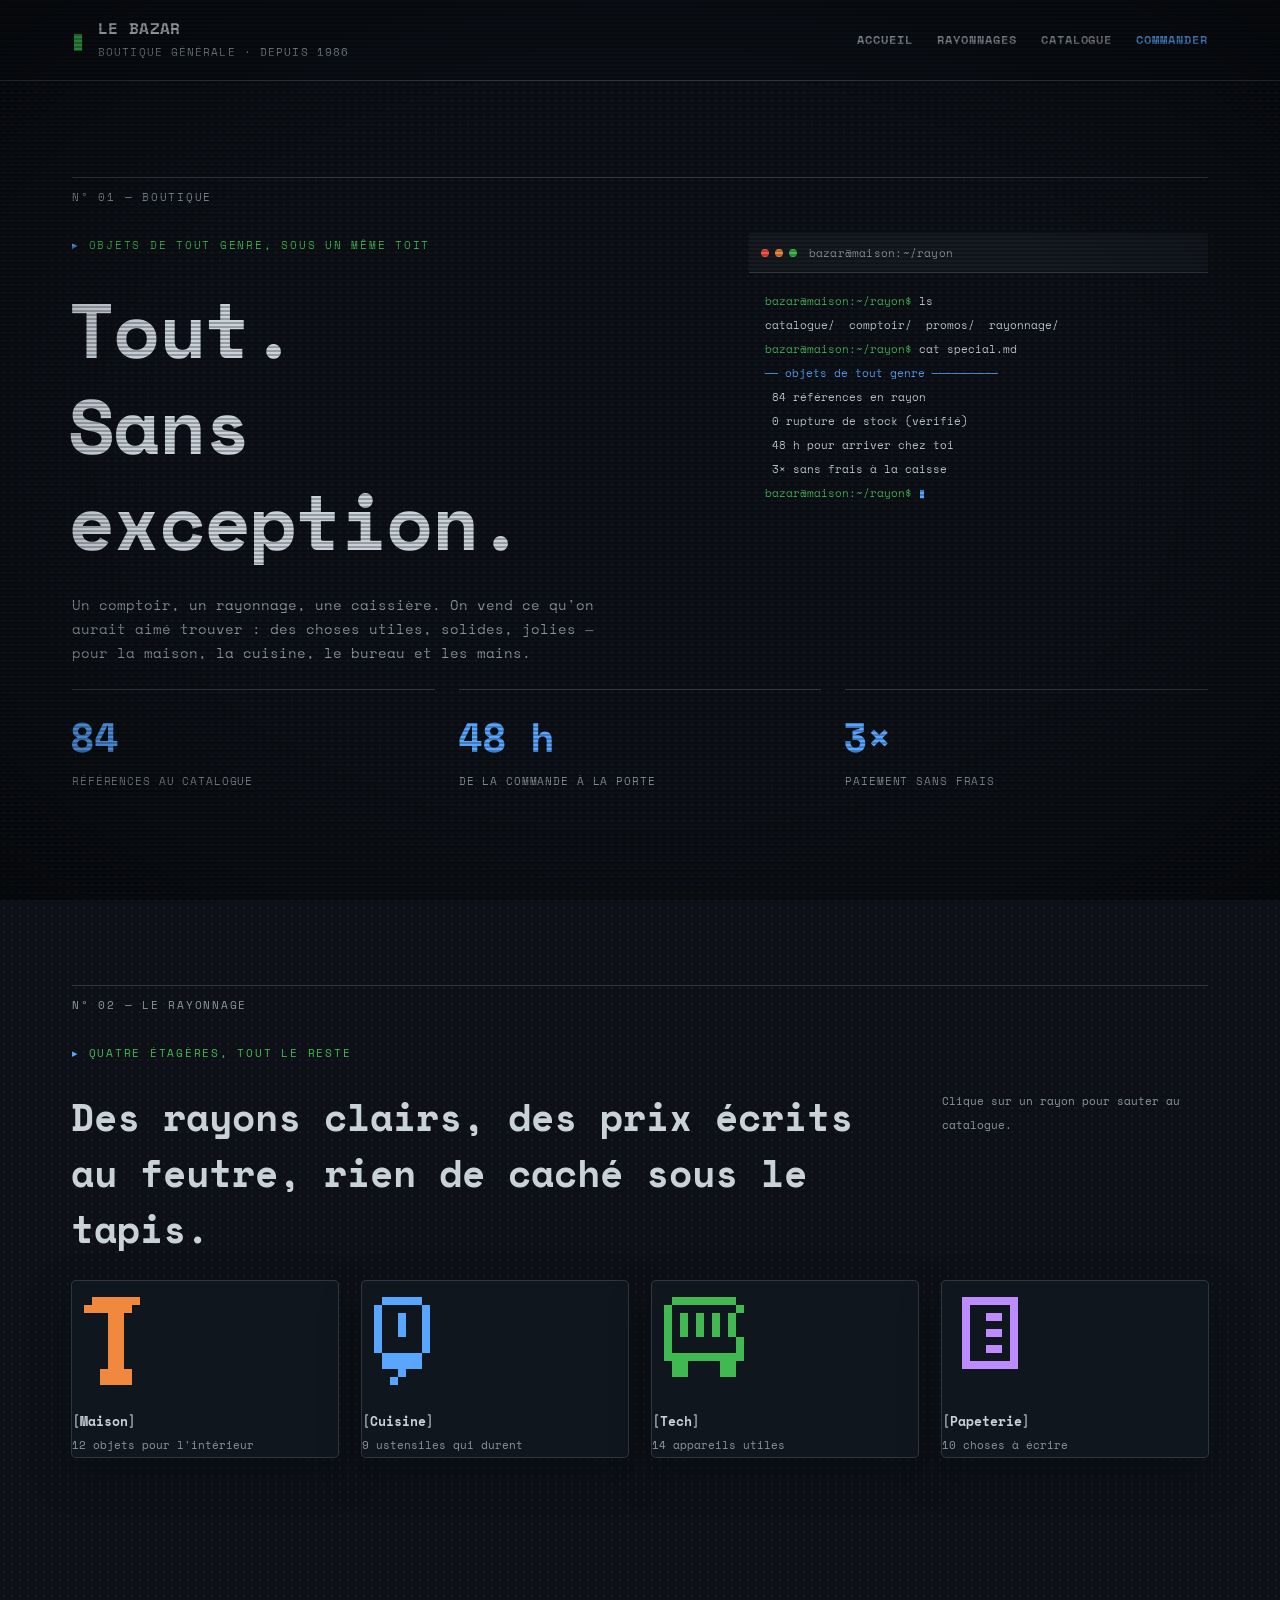
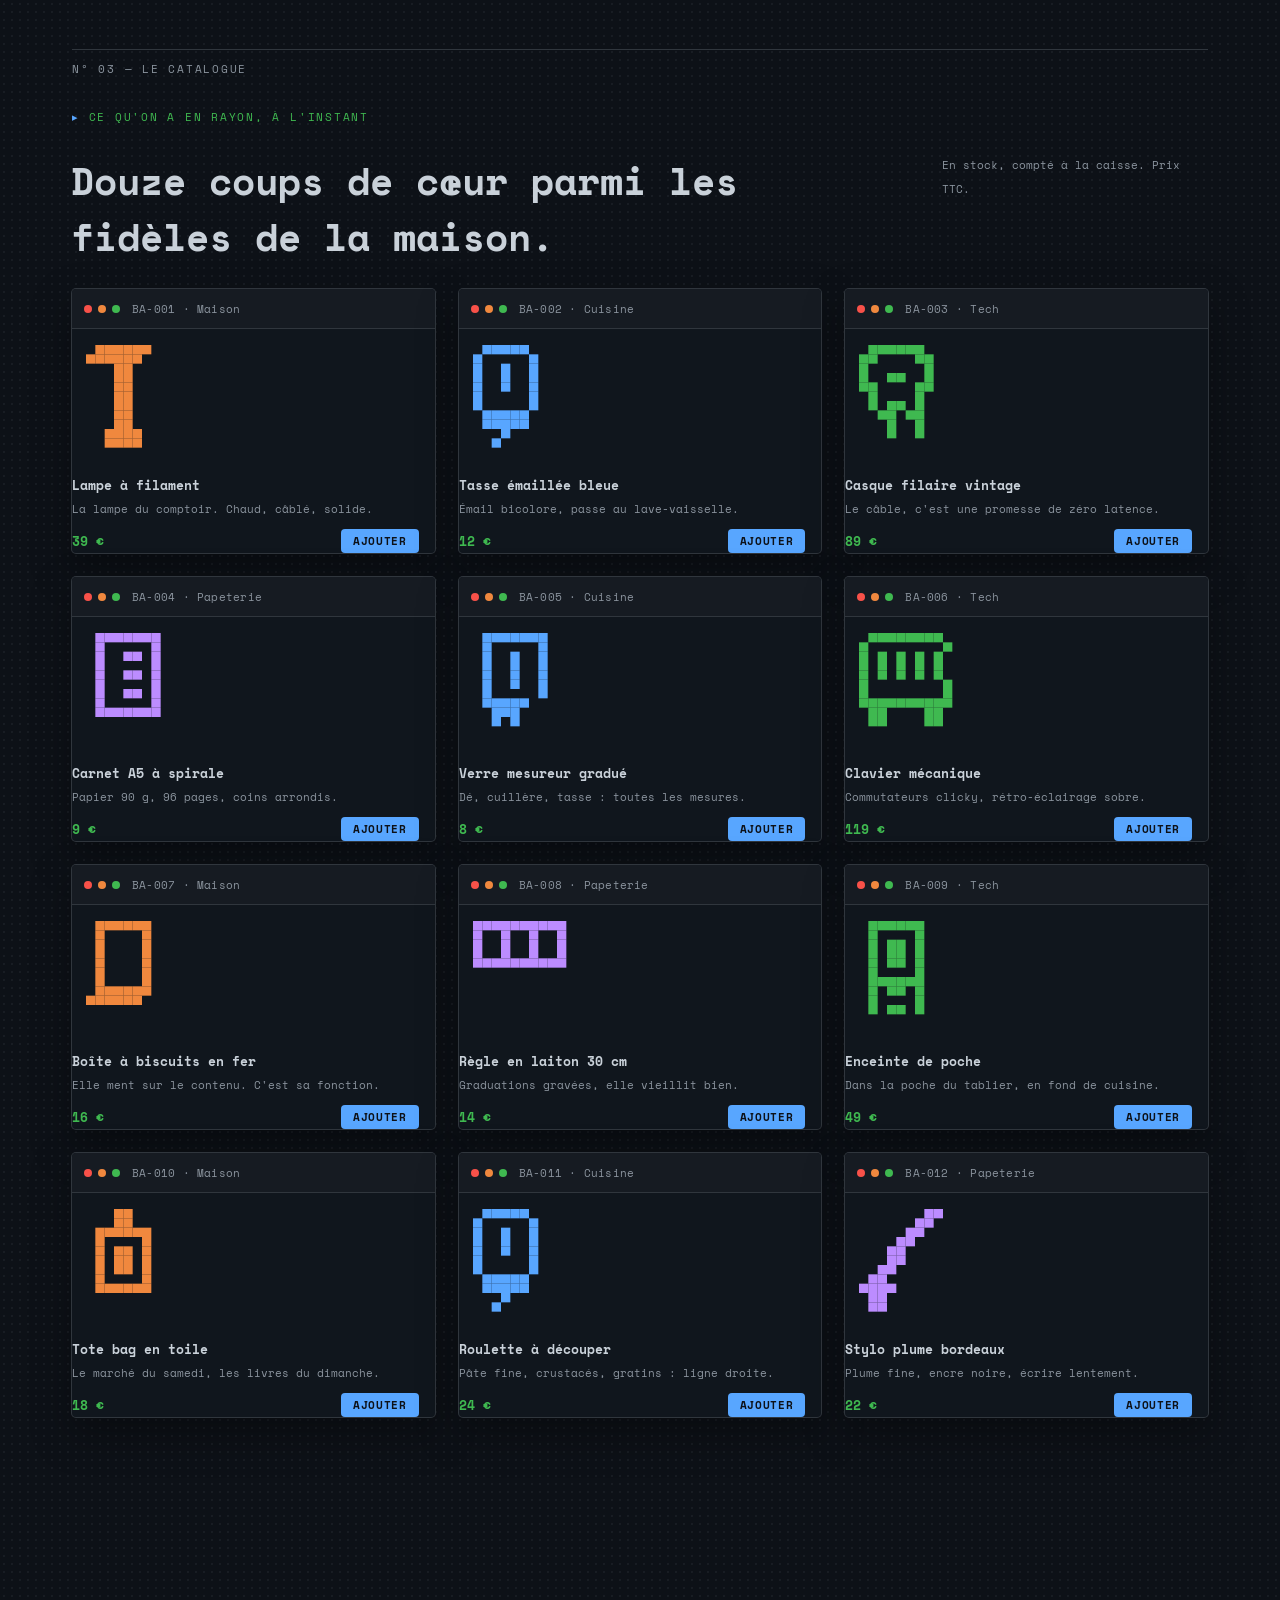
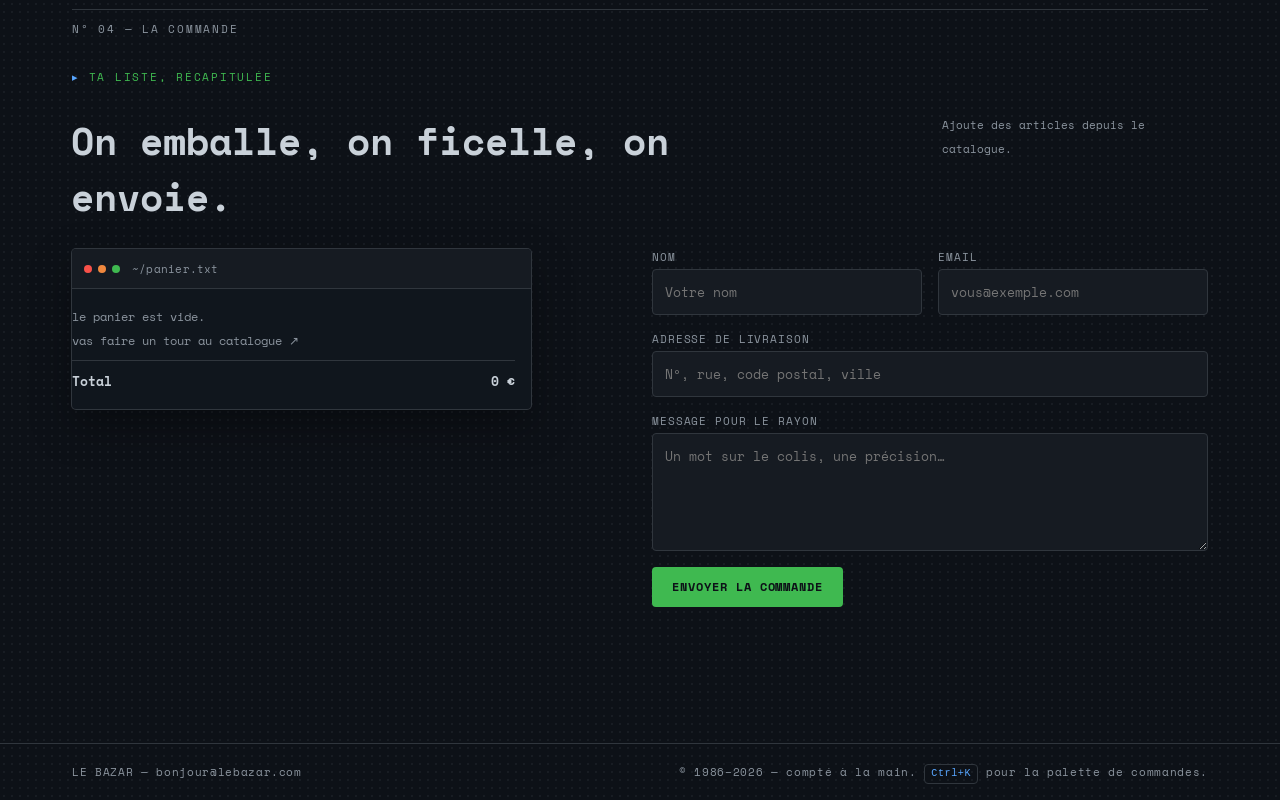
==== boutique/index.html @ dc2e89e3 "Boutique rétro-terminal LE BAZAR — grille 12 col, panier, palette Ctrl+K" ====
<!doctype html>
<html lang="fr">
<head>
  <meta charset="utf-8" />
  <meta name="viewport" content="width=device-width, initial-scale=1" />
  <title>LE BAZAR — objets de tout genre</title>
  <meta name="description" content="Le grand bazar : 84 références, des objets de tout genre, en stock, envoyés sous 48 h." />
  <link rel="stylesheet" href="styles.css" />
</head>
<body>

  <div class="crt" aria-hidden="true"></div>

  <header class="masthead-bar">
    <div class="brand">
      <span class="brand-mark mono" aria-hidden="true">▮</span>
      <p class="brand-name">LE BAZAR <span class="brand-tag mono">boutique générale · depuis 1986</span></p>
    </div>
    <nav class="topnav mono" aria-label="Navigation principale">
      <a href="#accueil">Accueil</a>
      <a href="#categories">Rayonnages</a>
      <a href="#catalogue">Catalogue</a>
      <a href="#commander" class="nav-cta">Commander <span class="cart-count" id="cartCount" aria-live="polite">0</span></a>
    </nav>
  </header>

  <main>

    <!-- ================= Nº 01 — COUVERTURE ================= -->
    <section class="spread" id="accueil">
      <div class="wrap">
        <div class="grid">
          <div class="band">
            <p class="folio mono" style="grid-column:1 / 13;">Nº 01 — Boutique</p>
          </div>
          <div class="band hero-band">
            <div class="hero-copy stack" style="grid-column:1 / 7;">
              <p class="kicker mono">Objets de tout genre, sous un même toit</p>
              <h1 class="masthead">Tout.<br />Sans exception.</h1>
              <p class="lede body">Un comptoir, un rayonnage, une caissière. On vend ce qu'on aurait aimé trouver : des choses utiles, solides, jolies — pour la maison, la cuisine, le bureau et les mains.</p>
            </div>
            <div class="terminal-frame" style="grid-column:8 / 13;">
              <div class="window-header">
                <div class="window-controls"><span class="dot close"></span><span class="dot minimize"></span><span class="dot maximize"></span></div>
                <div class="window-title mono">bazar@maison:~/rayon</div>
              </div>
              <pre class="terminal-body mono"><span class="t-prompt">bazar@maison:~/rayon$</span> ls
catalogue/  comptoir/  promos/  rayonnage/
<span class="t-prompt">bazar@maison:~/rayon$</span> cat special.md
<span class="t-cmd">── objets de tout genre ──────────</span>
 84 références en rayon
 0 rupture de stock (vérifié)
 48 h pour arriver chez toi
 3× sans frais à la caisse
<span class="t-prompt">bazar@maison:~/rayon$</span> <span class="t-caret">▮</span></pre>
            </div>
          </div>
          <div class="band stats">
            <div class="stat" style="grid-column:1 / 5;">
              <p class="stat-num mono">84</p>
              <p class="label mono">références au catalogue</p>
            </div>
            <div class="stat" style="grid-column:5 / 9;">
              <p class="stat-num mono">48 h</p>
              <p class="label mono">de la commande à la porte</p>
            </div>
            <div class="stat" style="grid-column:9 / 13;">
              <p class="stat-num mono">3×</p>
              <p class="label mono">paiement sans frais</p>
            </div>
          </div>
        </div>
        <div class="guides" aria-hidden="true"><div class="cols"></div><div class="rows"></div><div class="mline l"></div><div class="mline r"></div></div>
      </div>
    </section>

    <!-- ================= Nº 02 — RAYONNAGES ================= -->
    <section class="spread" id="categories">
      <div class="wrap">
        <div class="grid">
          <div class="band">
            <p class="folio mono" style="grid-column:1 / 13;">Nº 02 — Le rayonnage</p>
          </div>
          <div class="band">
            <p class="kicker mono" style="grid-column:1 / 13;">Quatre étagères, tout le reste</p>
            <h2 class="shead-title" style="grid-column:1 / 10;">Des rayons clairs, des prix écrits au feutre, rien de caché sous le tapis.</h2>
            <p class="mono menu-note" style="grid-column:10 / 13;">Clique sur un rayon pour sauter au catalogue.</p>
          </div>
          <div class="band categ-band">
            <a class="categ-card window-frame" href="#catalogue" data-cat="Maison" data-pix="LAMP" data-color="#f0883e" style="grid-column:1 / 4;">
              <div class="categ-pix pix" aria-hidden="true"></div>
              <p class="cname mono">Maison</p>
              <p class="cdesc mono">12 objets pour l'intérieur</p>
            </a>
            <a class="categ-card window-frame" href="#catalogue" data-cat="Cuisine" data-pix="CUP" data-color="#58a6ff" style="grid-column:4 / 7;">
              <div class="categ-pix pix" aria-hidden="true"></div>
              <p class="cname mono">Cuisine</p>
              <p class="cdesc mono">9 ustensiles qui durent</p>
            </a>
            <a class="categ-card window-frame" href="#catalogue" data-cat="Tech" data-pix="KEYB" data-color="#3fb950" style="grid-column:7 / 10;">
              <div class="categ-pix pix" aria-hidden="true"></div>
              <p class="cname mono">Tech</p>
              <p class="cdesc mono">14 appareils utiles</p>
            </a>
            <a class="categ-card window-frame" href="#catalogue" data-cat="Papeterie" data-pix="NOTE" data-color="#bc8cff" style="grid-column:10 / 13;">
              <div class="categ-pix pix" aria-hidden="true"></div>
              <p class="cname mono">Papeterie</p>
              <p class="cdesc mono">10 choses à écrire</p>
            </a>
          </div>
        </div>
        <div class="guides" aria-hidden="true"><div class="cols"></div><div class="rows"></div><div class="mline l"></div><div class="mline r"></div></div>
      </div>
    </section>

    <!-- ================= Nº 03 — CATALOGUE ================= -->
    <section class="spread" id="catalogue">
      <div class="wrap">
        <div class="grid">
          <div class="band">
            <p class="folio mono" style="grid-column:1 / 13;">Nº 03 — Le catalogue</p>
          </div>
          <div class="band">
            <p class="kicker mono" style="grid-column:1 / 13;">Ce qu'on a en rayon, à l'instant</p>
            <h2 class="shead-title" style="grid-column:1 / 10;">Douze coups de cœur parmi les fidèles de la maison.</h2>
            <p class="mono menu-note" style="grid-column:10 / 13;">En stock, compté à la caisse. Prix TTC.</p>
          </div>
          <div class="band catband">

            <div class="item window-frame" data-ref="BA-001" data-cat="Maison" data-pix="LAMP" data-color="#f0883e" style="grid-column:1 / 5;">
              <div class="window-header"><div class="window-controls"><span class="dot close"></span><span class="dot minimize"></span><span class="dot maximize"></span></div><div class="window-title mono">BA-001 · Maison</div></div>
              <div class="item-body">
                <div class="pix" aria-hidden="true"></div>
                <p class="pname mono">Lampe à filament</p>
                <p class="pdesc mono">La lampe du comptoir. Chaud, câblé, solide.</p>
                <div class="prow"><p class="price mono">39 €</p><button class="add mono" data-ref="BA-001" type="button">Ajouter</button></div>
              </div>
            </div>

            <div class="item window-frame" data-ref="BA-002" data-cat="Cuisine" data-pix="CUP" data-color="#58a6ff" style="grid-column:5 / 9;">
              <div class="window-header"><div class="window-controls"><span class="dot close"></span><span class="dot minimize"></span><span class="dot maximize"></span></div><div class="window-title mono">BA-002 · Cuisine</div></div>
              <div class="item-body">
                <div class="pix" aria-hidden="true"></div>
                <p class="pname mono">Tasse émaillée bleue</p>
                <p class="pdesc mono">Émail bicolore, passe au lave-vaisselle.</p>
                <div class="prow"><p class="price mono">12 €</p><button class="add mono" data-ref="BA-002" type="button">Ajouter</button></div>
              </div>
            </div>

            <div class="item window-frame" data-ref="BA-003" data-cat="Tech" data-pix="HEADSET" data-color="#3fb950" style="grid-column:9 / 13;">
              <div class="window-header"><div class="window-controls"><span class="dot close"></span><span class="dot minimize"></span><span class="dot maximize"></span></div><div class="window-title mono">BA-003 · Tech</div></div>
              <div class="item-body">
                <div class="pix" aria-hidden="true"></div>
                <p class="pname mono">Casque filaire vintage</p>
                <p class="pdesc mono">Le câble, c'est une promesse de zéro latence.</p>
                <div class="prow"><p class="price mono">89 €</p><button class="add mono" data-ref="BA-003" type="button">Ajouter</button></div>
              </div>
            </div>

            <div class="item window-frame" data-ref="BA-004" data-cat="Papeterie" data-pix="NOTE" data-color="#bc8cff" style="grid-column:1 / 5;">
              <div class="window-header"><div class="window-controls"><span class="dot close"></span><span class="dot minimize"></span><span class="dot maximize"></span></div><div class="window-title mono">BA-004 · Papeterie</div></div>
              <div class="item-body">
                <div class="pix" aria-hidden="true"></div>
                <p class="pname mono">Carnet A5 à spirale</p>
                <p class="pdesc mono">Papier 90 g, 96 pages, coins arrondis.</p>
                <div class="prow"><p class="price mono">9 €</p><button class="add mono" data-ref="BA-004" type="button">Ajouter</button></div>
              </div>
            </div>

            <div class="item window-frame" data-ref="BA-005" data-cat="Cuisine" data-pix="MEASURE" data-color="#58a6ff" style="grid-column:5 / 9;">
              <div class="window-header"><div class="window-controls"><span class="dot close"></span><span class="dot minimize"></span><span class="dot maximize"></span></div><div class="window-title mono">BA-005 · Cuisine</div></div>
              <div class="item-body">
                <div class="pix" aria-hidden="true"></div>
                <p class="pname mono">Verre mesureur gradué</p>
                <p class="pdesc mono">Dé, cuillère, tasse : toutes les mesures.</p>
                <div class="prow"><p class="price mono">8 €</p><button class="add mono" data-ref="BA-005" type="button">Ajouter</button></div>
              </div>
            </div>

            <div class="item window-frame" data-ref="BA-006" data-cat="Tech" data-pix="KEYB" data-color="#3fb950" style="grid-column:9 / 13;">
              <div class="window-header"><div class="window-controls"><span class="dot close"></span><span class="dot minimize"></span><span class="dot maximize"></span></div><div class="window-title mono">BA-006 · Tech</div></div>
              <div class="item-body">
                <div class="pix" aria-hidden="true"></div>
                <p class="pname mono">Clavier mécanique</p>
                <p class="pdesc mono">Commutateurs clicky, rétro-éclairage sobre.</p>
                <div class="prow"><p class="price mono">119 €</p><button class="add mono" data-ref="BA-006" type="button">Ajouter</button></div>
              </div>
            </div>

            <div class="item window-frame" data-ref="BA-007" data-cat="Maison" data-pix="TIN" data-color="#f0883e" style="grid-column:1 / 5;">
              <div class="window-header"><div class="window-controls"><span class="dot close"></span><span class="dot minimize"></span><span class="dot maximize"></span></div><div class="window-title mono">BA-007 · Maison</div></div>
              <div class="item-body">
                <div class="pix" aria-hidden="true"></div>
                <p class="pname mono">Boîte à biscuits en fer</p>
                <p class="pdesc mono">Elle ment sur le contenu. C'est sa fonction.</p>
                <div class="prow"><p class="price mono">16 €</p><button class="add mono" data-ref="BA-007" type="button">Ajouter</button></div>
              </div>
            </div>

            <div class="item window-frame" data-ref="BA-008" data-cat="Papeterie" data-pix="RULER" data-color="#bc8cff" style="grid-column:5 / 9;">
              <div class="window-header"><div class="window-controls"><span class="dot close"></span><span class="dot minimize"></span><span class="dot maximize"></span></div><div class="window-title mono">BA-008 · Papeterie</div></div>
              <div class="item-body">
                <div class="pix" aria-hidden="true"></div>
                <p class="pname mono">Règle en laiton 30 cm</p>
                <p class="pdesc mono">Graduations gravées, elle vieillit bien.</p>
                <div class="prow"><p class="price mono">14 €</p><button class="add mono" data-ref="BA-008" type="button">Ajouter</button></div>
              </div>
            </div>

            <div class="item window-frame" data-ref="BA-009" data-cat="Tech" data-pix="SPEAKER" data-color="#3fb950" style="grid-column:9 / 13;">
              <div class="window-header"><div class="window-controls"><span class="dot close"></span><span class="dot minimize"></span><span class="dot maximize"></span></div><div class="window-title mono">BA-009 · Tech</div></div>
              <div class="item-body">
                <div class="pix" aria-hidden="true"></div>
                <p class="pname mono">Enceinte de poche</p>
                <p class="pdesc mono">Dans la poche du tablier, en fond de cuisine.</p>
                <div class="prow"><p class="price mono">49 €</p><button class="add mono" data-ref="BA-009" type="button">Ajouter</button></div>
              </div>
            </div>

            <div class="item window-frame" data-ref="BA-010" data-cat="Maison" data-pix="BAG" data-color="#f0883e" style="grid-column:1 / 5;">
              <div class="window-header"><div class="window-controls"><span class="dot close"></span><span class="dot minimize"></span><span class="dot maximize"></span></div><div class="window-title mono">BA-010 · Maison</div></div>
              <div class="item-body">
                <div class="pix" aria-hidden="true"></div>
                <p class="pname mono">Tote bag en toile</p>
                <p class="pdesc mono">Le marché du samedi, les livres du dimanche.</p>
                <div class="prow"><p class="price mono">18 €</p><button class="add mono" data-ref="BA-010" type="button">Ajouter</button></div>
              </div>
            </div>

            <div class="item window-frame" data-ref="BA-011" data-cat="Cuisine" data-pix="CUP" data-color="#58a6ff" style="grid-column:5 / 9;">
              <div class="window-header"><div class="window-controls"><span class="dot close"></span><span class="dot minimize"></span><span class="dot maximize"></span></div><div class="window-title mono">BA-011 · Cuisine</div></div>
              <div class="item-body">
                <div class="pix" aria-hidden="true"></div>
                <p class="pname mono">Roulette à découper</p>
                <p class="pdesc mono">Pâte fine, crustacés, gratins : ligne droite.</p>
                <div class="prow"><p class="price mono">24 €</p><button class="add mono" data-ref="BA-011" type="button">Ajouter</button></div>
              </div>
            </div>

            <div class="item window-frame" data-ref="BA-012" data-cat="Papeterie" data-pix="PEN" data-color="#bc8cff" style="grid-column:9 / 13;">
              <div class="window-header"><div class="window-controls"><span class="dot close"></span><span class="dot minimize"></span><span class="dot maximize"></span></div><div class="window-title mono">BA-012 · Papeterie</div></div>
              <div class="item-body">
                <div class="pix" aria-hidden="true"></div>
                <p class="pname mono">Stylo plume bordeaux</p>
                <p class="pdesc mono">Plume fine, encre noire, écrire lentement.</p>
                <div class="prow"><p class="price mono">22 €</p><button class="add mono" data-ref="BA-012" type="button">Ajouter</button></div>
              </div>
            </div>

          </div>
        </div>
        <div class="guides" aria-hidden="true"><div class="cols"></div><div class="rows"></div><div class="mline l"></div><div class="mline r"></div></div>
      </div>
    </section>

    <!-- ================= Nº 04 — COMMANDE ================= -->
    <section class="spread" id="commander">
      <div class="wrap">
        <div class="grid">
          <div class="band">
            <p class="folio mono" style="grid-column:1 / 13;">Nº 04 — La commande</p>
          </div>
          <div class="band">
            <p class="kicker mono" style="grid-column:1 / 13;">Ta liste, récapitulée</p>
            <h2 class="shead-title" style="grid-column:1 / 9;">On emballe, on ficelle, on envoie.</h2>
            <p class="mono menu-note" style="grid-column:10 / 13;">Ajoute des articles depuis le catalogue.</p>
          </div>
          <div class="band order-band">
            <div class="cart window-frame" style="grid-column:1 / 6;">
              <div class="window-header">
                <div class="window-controls"><span class="dot close"></span><span class="dot minimize"></span><span class="dot maximize"></span></div>
                <div class="window-title mono">~/panier.txt</div>
              </div>
              <div class="cart-body">
                <ul class="cart-items mono" id="cartItems">
                  <li class="cart-empty">le panier est vide.<br />vas faire un tour au catalogue ↗</li>
                </ul>
                <div class="cart-total mono"><span>Total</span><span id="cartTotal">0 €</span></div>
              </div>
            </div>
            <form class="order-form" id="orderForm" style="grid-column:7 / 13;">
              <div class="form-row">
                <label>Nom
                  <input type="text" name="name" placeholder="Votre nom" required autocomplete="name" />
                </label>
                <label>Email
                  <input type="email" name="email" placeholder="vous@exemple.com" required autocomplete="email" />
                </label>
              </div>
              <label>Adresse de livraison
                <input type="text" name="address" placeholder="Nº, rue, code postal, ville" required autocomplete="street-address" />
              </label>
              <label>Message pour le rayon
                <textarea name="message" rows="4" placeholder="Un mot sur le colis, une précision…"></textarea>
              </label>
              <button class="btn mono" type="submit">Envoyer la commande</button>
              <p class="form-status mono" id="orderStatus" aria-live="polite"></p>
            </form>
          </div>
        </div>
        <div class="guides" aria-hidden="true"><div class="cols"></div><div class="rows"></div><div class="mline l"></div><div class="mline r"></div></div>
      </div>
    </section>

  </main>

  <footer class="footer">
    <div class="footer-inner">
      <p class="mono">LE BAZAR — bonjour@lebazar.com</p>
      <p class="mono">© 1986–2026 — compté à la main. <kbd class="fake">Ctrl+K</kbd> pour la palette de commandes.</p>
    </div>
  </footer>

  <!-- ---- palette de commandes (Ctrl+K) ---- -->
  <div class="palette" id="palette" role="dialog" aria-modal="true" aria-label="Palette de commandes" hidden>
    <div class="palette-frame window-frame">
      <div class="window-header">
        <div class="window-controls"><span class="dot close"></span><span class="dot minimize"></span><span class="dot maximize"></span></div>
        <div class="window-title mono">commande rapide</div>
      </div>
      <input class="palette-input mono" id="paletteInput" placeholder="taper une commande…" autocomplete="off" />
      <ul class="palette-list mono" id="paletteList"></ul>
      <p class="palette-hint mono">↑↓ pour naviguer · entrée pour exécuter · échap pour fermer</p>
    </div>
  </div>

  <script src="script.js"></script>
</body>
</html>
---- boutique/styles.css ----
/* ============================================================
   LE BAZAR — boutique générale
   Rétro desktop / CLI terminal
   Grille Müller-Brockmann (12 col / 8px baseline / 24px leading)
   + CRT scanlines, fenêtres système, palette de commandes.
   ============================================================ */

@font-face { font-family: 'Space Mono'; font-style: normal; font-weight: 400; font-display: swap; src: url('assets/fonts/space-400-normal.woff2') format('woff2'); }
@font-face { font-family: 'Space Mono'; font-style: italic; font-weight: 400; font-display: swap; src: url('assets/fonts/space-400-italic.woff2') format('woff2'); }
@font-face { font-family: 'Space Mono'; font-style: normal; font-weight: 700; font-display: swap; src: url('assets/fonts/space-700-normal.woff2') format('woff2'); }

:root {
  /* --- grille : UNE seule source de vérité --- */
  --cols: 12;
  --bl: 8px;                /* unité de baseline */
  --lh: 24px;               /* interligne = 3 × baseline */
  --gutter: 24px;
  --margin: 72px;
  --pad: 96px;              /* padding haut/bas des spreads (× baseline) */
  --maxw: 1296px;

  /* --- palette terminal --- */
  --term-bg: #0d1117;
  --term-header: #161b22;
  --term-panel: #10161d;
  --term-border: #30363d;
  --term-text: #c9d1d9;
  --term-soft: #8b949e;
  --term-accent: #58a6ff;
  --term-prompt: #3fb950;
  --term-warn: #f0883e;
  --term-alert: #f85149;

  /* --- overlay de grille (dev) --- */
  --g-col: rgba(88, 166, 255, 0.08);
  --g-edge: rgba(88, 166, 255, 0.45);
  --g-base: rgba(63, 185, 80, 0.32);
  --g-base-min: rgba(63, 185, 80, 0.12);
}

* { box-sizing: border-box; }

html { scroll-behavior: smooth; }

body {
  margin: 0;
  background-color: var(--term-bg);
  background-image: radial-gradient(rgba(201, 209, 217, 0.06) 1px, transparent 1px);
  background-size: 8px 8px;
  color: var(--term-text);
  font-family: "Space Mono", monospace;
  font-size: 14px;
  line-height: var(--lh);
  -webkit-font-smoothing: antialiased;
}

.mono { font-family: "Space Mono", monospace; }

img, svg { display: block; }

button { font-family: inherit; }

::selection { background: var(--term-accent); color: #0d1117; }

/* ============================================================
   CRT scanlines
   ============================================================ */
.crt {
  position: fixed;
  inset: 0;
  z-index: 300;
  pointer-events: none;
  background: linear-gradient(rgba(18, 16, 16, 0) 50%, rgba(0, 0, 0, 0.26) 50%);
  background-size: 100% 4px;
}
.crt::after {
  content: '';
  position: absolute;
  inset: 0;
  background: radial-gradient(ellipse at center, rgba(0,0,0,0) 55%, rgba(0,0,0,0.42) 100%);
}

/* ============================================================
   Barre de masthead (sticky, alignée sur la grille)
   ============================================================ */
.masthead-bar {
  position: sticky;
  top: 0;
  z-index: 120;
  display: grid;
  grid-template-columns: repeat(var(--cols), minmax(0, 1fr));
  column-gap: var(--gutter);
  align-items: center;
  max-width: var(--maxw);
  margin: 0 auto;
  padding: 16px var(--margin);
  background: rgba(13, 17, 23, 0.9);
  backdrop-filter: blur(10px);
  -webkit-backdrop-filter: blur(10px);
  border-bottom: 1px solid var(--term-border);
}

.brand { grid-column: 1 / 7; display: flex; align-items: center; gap: 14px; }
.brand-mark { font-size: 22px; line-height: 24px; color: var(--term-prompt); }
.brand-name { margin: 0; font-weight: 700; font-size: 16px; letter-spacing: 0.02em; line-height: 24px; }
.brand-tag { display: block; font-weight: 400; font-size: 11px; letter-spacing: 0.1em; text-transform: uppercase; color: var(--term-soft); }

.topnav { grid-column: 8 / 13; display: flex; justify-content: flex-end; flex-wrap: wrap; gap: 24px; }
.topnav a {
  font-weight: 700;
  font-size: 12px;
  letter-spacing: 0.08em;
  text-transform: uppercase;
  color: var(--term-soft);
  text-decoration: none;
  line-height: 24px;
  transition: color 0.2s ease;
}
.topnav a:hover { color: var(--term-text); }
.topnav .nav-cta { color: var(--term-accent); }
.cart-count {
  display: inline-block;
  min-width: 24px;
  text-align: center;
  background: var(--term-accent);
  color: #0d1117;
  border-radius: 4px;
  padding: 0 6px;
  margin-left: 4px;
}
.cart-count:empty { display: none; }

/* ============================================================
   Spread + grille (source de vérité unique)
   ============================================================ */
.spread { position: relative; width: 100%; }
.wrap { position: relative; max-width: var(--maxw); margin: 0 auto; padding: var(--pad) var(--margin); }

.grid {
  display: grid;
  grid-template-columns: repeat(var(--cols), minmax(0, 1fr));
  column-gap: var(--gutter);
  row-gap: var(--lh);
}

.band {
  grid-column: 1 / -1;
  display: grid;
  grid-template-columns: subgrid;
  column-gap: var(--gutter);
  row-gap: var(--lh);
  align-items: start;
}
@supports not (grid-template-columns: subgrid) {
  .band { grid-template-columns: repeat(var(--cols), 1fr); }
}

/* ============================================================
   Overlay de grille — vit DANS le même boîte que le contenu
   ============================================================ */
.guides {
  position: absolute;
  inset: 0;
  pointer-events: none;
  z-index: 60;
  opacity: 0;
  transition: opacity 0.26s ease;
}
.guides .cols {
  position: absolute;
  top: 0; bottom: 0;
  left: var(--margin); right: var(--margin);
  display: grid;
  grid-template-columns: repeat(var(--cols), minmax(0, 1fr));
  column-gap: var(--gutter);
}
.guides .col {
  background: var(--g-col);
  box-shadow: inset 1px 0 0 var(--g-edge), inset -1px 0 0 var(--g-edge);
  position: relative;
}
.guides .col span {
  position: absolute;
  top: 32px;
  left: 0; right: 0;
  text-align: center;
  font-size: 10px;
  line-height: 1;
  color: var(--term-accent);
}
.guides .rows {
  position: absolute;
  left: var(--margin); right: var(--margin);
  top: var(--pad); bottom: 0;
  background-image:
    repeating-linear-gradient(to bottom, var(--g-base) 0 1px, transparent 1px var(--lh)),
    repeating-linear-gradient(to bottom, var(--g-base-min) 0 1px, transparent 1px var(--bl));
}
.guides .mline { position: absolute; top: 0; bottom: 0; width: 1px; background: var(--g-edge); }
.guides .mline.l { left: var(--margin); }
.guides .mline.r { right: var(--margin); }

/* ============================================================
   Typo & rythme vertical (tout multiple de 8px)
   ============================================================ */
.folio {
  margin: 0;
  font-size: 11px;
  letter-spacing: 0.16em;
  text-transform: uppercase;
  color: var(--term-soft);
  box-shadow: inset 0 1px 0 var(--term-border);
  padding-top: 8px;
}

.kicker {
  margin: 0;
  font-size: 11px;
  letter-spacing: 0.16em;
  text-transform: uppercase;
  color: var(--term-prompt);
}
.kicker::before { content: '▸ '; color: var(--term-accent); }

.masthead {
  margin: 0;
  font-size: clamp(2.5rem, 6vw, 5rem);
  line-height: 96px;
  font-weight: 700;
  letter-spacing: -0.02em;
  color: var(--term-text);
}

.lede { margin: 0; color: var(--term-soft); }
.body { margin: 0; }

.shead-title {
  margin: 0;
  font-size: clamp(1.5rem, 3vw, 2.4rem);
  line-height: 56px;
  font-weight: 700;
  color: var(--term-text);
}

.menu-note { margin: 0; font-size: 11px; line-height: 24px; color: var(--term-soft); }

.stack { display: flex; flex-direction: column; gap: var(--lh); }

/* ============================================================
   Fenêtre système (métaphore OS)
   ============================================================ */
.window-frame {
  background: var(--term-panel);
  box-shadow: 0 0 0 1px var(--term-border), 0 16px 40px rgba(0, 0, 0, 0.35);
  border-radius: 4px;
  overflow: hidden;
}
.window-header {
  display: flex;
  align-items: center;
  gap: 12px;
  padding: 8px 12px;
  background: var(--term-header);
  box-shadow: inset 0 -1px 0 var(--term-border);
}
.window-controls { display: flex; gap: 6px; }
.dot { width: 8px; height: 8px; border-radius: 50%; display: inline-block; }
.dot.close { background: var(--term-alert); }
.dot.minimize { background: var(--term-warn); }
.dot.maximize { background: var(--term-prompt); }
.window-title { font-size: 11px; line-height: 24px; color: var(--term-soft); letter-spacing: 0.02em; white-space: nowrap; overflow: hidden; text-overflow: ellipsis; }

/* ============================================================
   Terminal de couverture
   ============================================================ */
.terminal-frame { align-self: start; }
.terminal-body {
  margin: 0;
  padding: 16px;
  font-size: 11px;
  line-height: 24px;
  overflow-x: auto;
  color: var(--term-text);
}
.t-prompt { color: var(--term-prompt); }
.t-cmd { color: var(--term-accent); }
.t-caret { color: var(--term-accent); animation: blink 1.1s steps(2) infinite; }
@keyframes blink { 50% { opacity: 0; } }

/* ============================================================
   Statistiques
   ============================================================ */
.stats { align-items: end; }
.stat {
  display: flex;
  flex-direction: column;
  gap: 8px;
  box-shadow: inset 0 1px 0 var(--term-border);
  padding-top: 24px;
}
.stat-num { margin: 0; font-size: 40px; line-height: 48px; font-weight: 700; color: var(--term-accent); }
.label { margin: 0; font-size: 11px; line-height: 24px; letter-spacing: 0.08em; text-transform: uppercase; color: var(--term-soft); }

/* ============================================================
   Rayonnages (catégories)
   ============================================================ */
.categ-card {
  display: block;
  text-decoration: none;
  color: var(--term-text);
  padding: 16px 16px 0 0;
  transition: box-shadow 0.2s ease, transform 0.2s ease;
}
.categ-card:hover { box-shadow: 0 0 0 1px var(--term-accent), 0 16px 40px rgba(0,0,0,0.45); }
.categ-pix { width: 96px; height: 96px; }
.categ-card .pix { margin: 0 0 16px 0; }
.cname { margin: 0; font-size: 13px; line-height: 24px; font-weight: 700; }
.cname::before { content: '['; color: var(--term-soft); }
.cname::after { content: ']'; color: var(--term-soft); }
.cdesc { margin: 0; font-size: 11px; line-height: 24px; color: var(--term-soft); }

/* ============================================================
   Catalogue (articles)
   ============================================================ */
.item { align-self: start; }
.item-body { padding: 16px 16px 0 0; }
.item-body .pix { width: 112px; height: 112px; margin-bottom: 16px; }
.pix svg { width: 100%; height: 100%; }
.pname { margin: 0; font-size: 13px; line-height: 24px; font-weight: 700; }
.pdesc { margin: 0; font-size: 11px; line-height: 24px; color: var(--term-soft); }
.prow {
  display: flex;
  align-items: center;
  justify-content: space-between;
  gap: 16px;
  margin-top: 8px;
}
.price { margin: 0; font-size: 13px; line-height: 24px; font-weight: 700; color: var(--term-prompt); }
.add {
  background: var(--term-accent);
  color: #0d1117;
  border: none;
  border-radius: 4px;
  cursor: pointer;
  font-size: 11px;
  line-height: 24px;
  font-weight: 700;
  letter-spacing: 0.06em;
  text-transform: uppercase;
  padding: 0 12px;
  transition: filter 0.2s ease;
}
.add:hover { filter: brightness(1.15); }

/* ============================================================
   Commande : panier + formulaire
   ============================================================ */
.cart { align-self: start; }
.cart-body { padding: 8px 16px 16px 0; }
.cart-items { list-style: none; margin: 0; padding: 0; }
.cart-items li {
  display: flex;
  justify-content: space-between;
  gap: 16px;
  font-size: 12px;
  line-height: 24px;
  padding: 8px 0;
  box-shadow: inset 0 -1px 0 var(--term-border);
}
.cart-items .cart-empty { color: var(--term-soft); }
.cart-items .qty { color: var(--term-soft); }
.cart-items .remove {
  background: none;
  border: none;
  color: var(--term-alert);
  cursor: pointer;
  font-size: 12px;
  line-height: 24px;
  padding: 0 0 0 8px;
}
.cart-total {
  display: flex;
  justify-content: space-between;
  font-size: 13px;
  line-height: 24px;
  font-weight: 700;
  padding-top: 8px;
}

.order-form {
  display: flex;
  flex-direction: column;
  gap: 16px;
  align-self: start;
}
.form-row { display: grid; grid-template-columns: 1fr 1fr; gap: 16px; }
.order-form label {
  display: flex;
  flex-direction: column;
  gap: 4px;
  font-size: 11px;
  line-height: 16px;
  letter-spacing: 0.08em;
  text-transform: uppercase;
  color: var(--term-soft);
}
.order-form input,
.order-form textarea,
.order-form select {
  font-family: inherit;
  font-size: 13px;
  line-height: 24px;
  color: var(--term-text);
  background: var(--term-header);
  border: 1px solid var(--term-border);
  border-radius: 4px;
  padding: 10px 12px;
  text-transform: none;
  letter-spacing: normal;
}
.order-form input:focus,
.order-form textarea:focus,
.order-form select:focus {
  outline: none;
  border-color: var(--term-accent);
}
.btn {
  align-self: flex-start;
  background: var(--term-prompt);
  color: #0d1117;
  border: none;
  border-radius: 4px;
  cursor: pointer;
  font-size: 12px;
  line-height: 24px;
  font-weight: 700;
  letter-spacing: 0.08em;
  text-transform: uppercase;
  padding: 8px 20px;
  transition: filter 0.2s ease;
}
.btn:hover { filter: brightness(1.12); }
.form-status { margin: 0; font-size: 12px; line-height: 24px; color: var(--term-prompt); min-height: 24px; }

/* ============================================================
   Footer
   ============================================================ */
.footer {
  border-top: 1px solid var(--term-border);
}
.footer-inner {
  max-width: var(--maxw);
  margin: 0 auto;
  padding: 16px var(--margin);
  display: flex;
  justify-content: space-between;
  align-items: baseline;
  gap: 16px;
}
.footer p { margin: 0; font-size: 11px; line-height: 24px; letter-spacing: 0.06em; color: var(--term-soft); }
.fake {
  display: inline-block;
  border: 1px solid var(--term-border);
  border-radius: 4px;
  padding: 0 6px;
  font-size: 10px;
  line-height: 18px;
  color: var(--term-accent);
  vertical-align: baseline;
}

/* ============================================================
   Palette de commandes (Ctrl+K)
   ============================================================ */
.palette {
  position: fixed;
  inset: 0;
  z-index: 400;
  display: grid;
  place-items: start center;
  padding-top: 15vh;
  background: rgba(0, 0, 0, 0.6);
  backdrop-filter: blur(3px);
  -webkit-backdrop-filter: blur(3px);
}
.palette[hidden] { display: none; }
.palette-frame { width: min(620px, calc(100vw - 32px)); background: var(--term-header); }
.palette-input {
  width: 100%;
  border: none;
  background: var(--term-panel);
  color: var(--term-text);
  font-family: inherit;
  font-size: 13px;
  line-height: 24px;
  padding: 12px 16px;
  box-shadow: inset 0 -1px 0 var(--term-border);
}
.palette-input:focus { outline: none; }
.palette-list { list-style: none; margin: 0; padding: 8px 0; max-height: 45vh; overflow: auto; }
.palette-list li {
  display: flex;
  gap: 16px;
  padding: 4px 16px;
  font-size: 12px;
  line-height: 24px;
  cursor: pointer;
}
.palette-list li .pcmd { color: var(--term-soft); }
.palette-list li.sel { background: var(--term-accent); color: #0d1117; }
.palette-list li.sel .pcmd { color: #0d1117; }
.palette-hint { margin: 0; padding: 8px 16px; font-size: 10px; line-height: 16px; color: var(--term-soft); box-shadow: inset 0 1px 0 var(--term-border); }

/* ============================================================
   Responsive — même grille, on change --margin/--pad
   ============================================================ */
@media (max-width: 1000px) {
  :root { --margin: 24px; --pad: 64px; }
  .wrap { padding: var(--pad) var(--margin); }
  .masthead { line-height: 72px; }
  .shead-title { line-height: 48px; }
}

@media (max-width: 720px) {
  :root { --margin: 16px; --pad: 48px; }
  .masthead { font-size: 2.4rem; line-height: 56px; }
  .shead-title { line-height: 40px; }
  .brand { grid-column: 1 / 13; }
  .topnav { grid-column: 1 / 13; justify-content: flex-start; }
  .hero-copy { grid-column: 1 / 13 !important; }
  .terminal-frame { grid-column: 1 / 13 !important; }
  .stats .stat { grid-column: 1 / 13 !important; }
  .categ-card { grid-column: 1 / 7 !important; }
  .catband .item { grid-column: 1 / 7 !important; }
  .cart { grid-column: 1 / 13 !important; }
  .order-form { grid-column: 1 / 13 !important; }
  .form-row { grid-template-columns: 1fr; }
  .footer-inner { flex-direction: column; gap: 4px; }
}

@media (prefers-reduced-motion: reduce) {
  html { scroll-behavior: auto; }
  .t-caret { animation: none; }
}
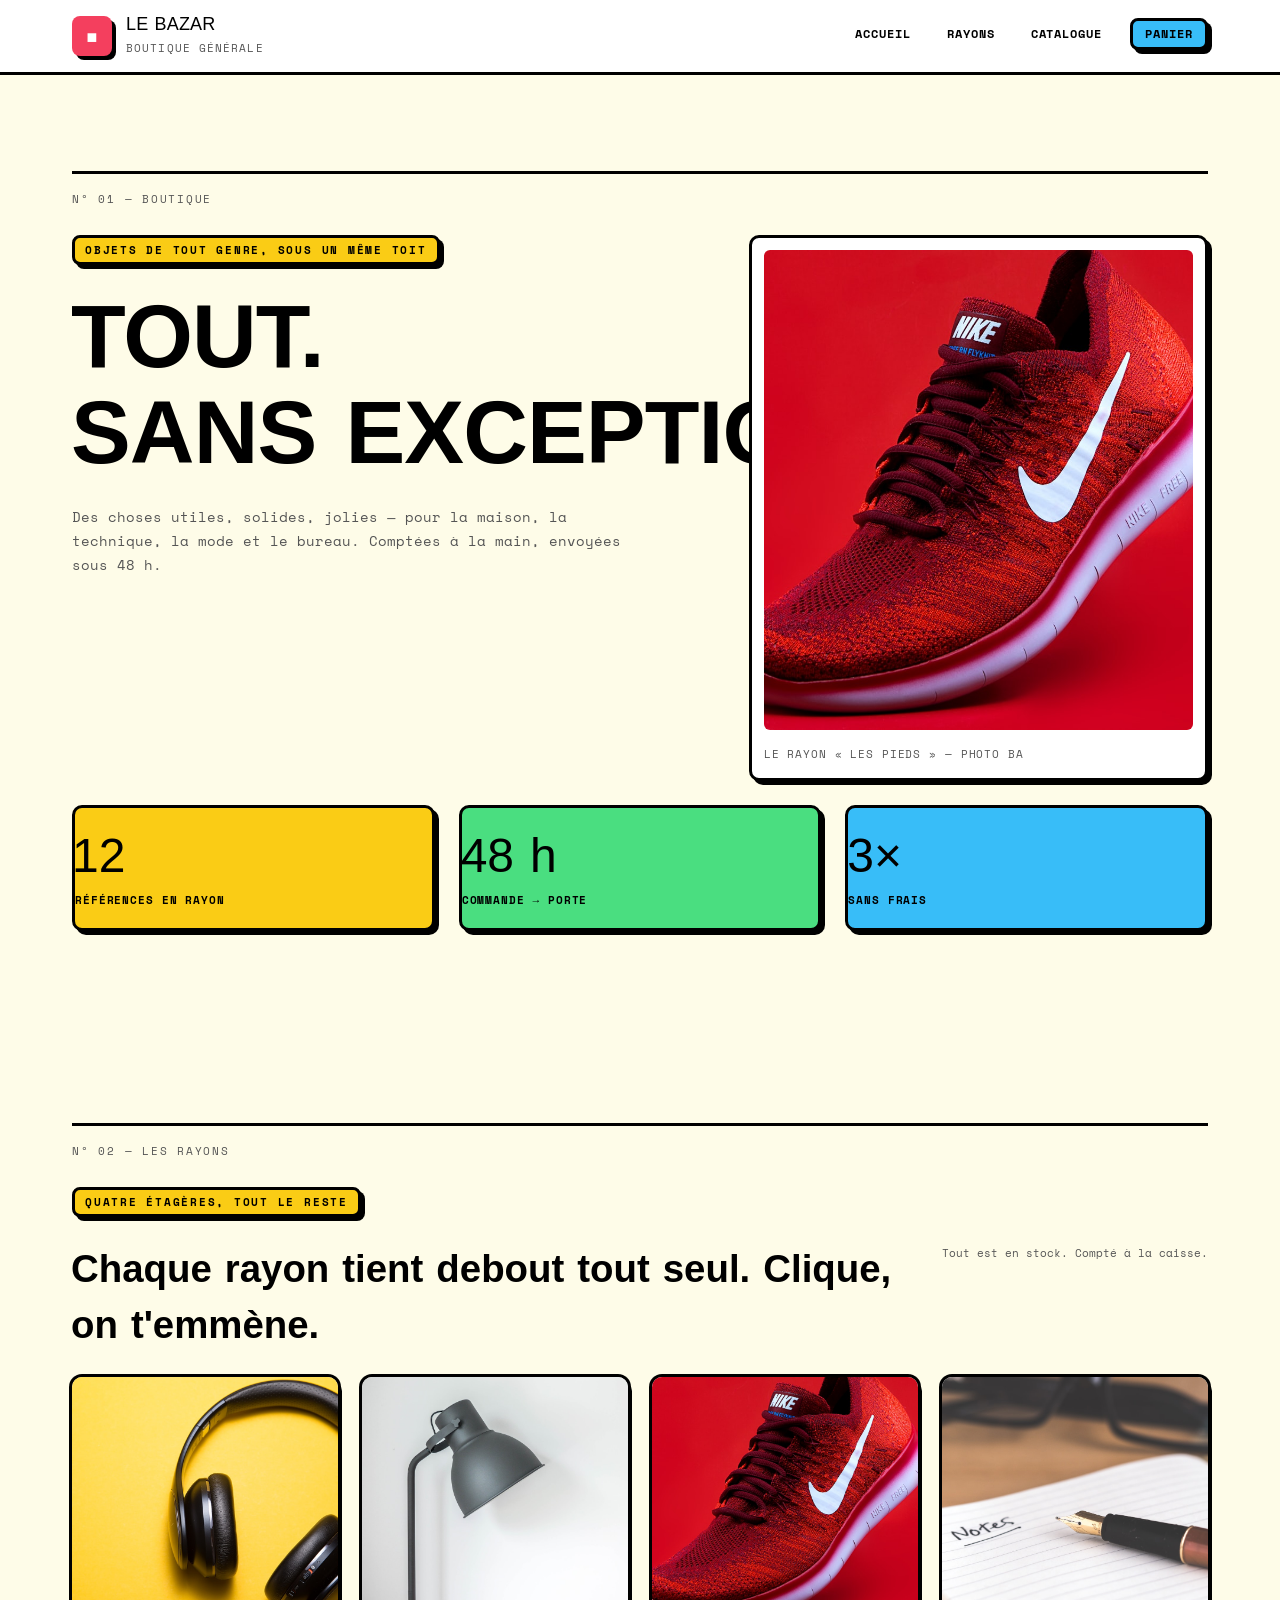
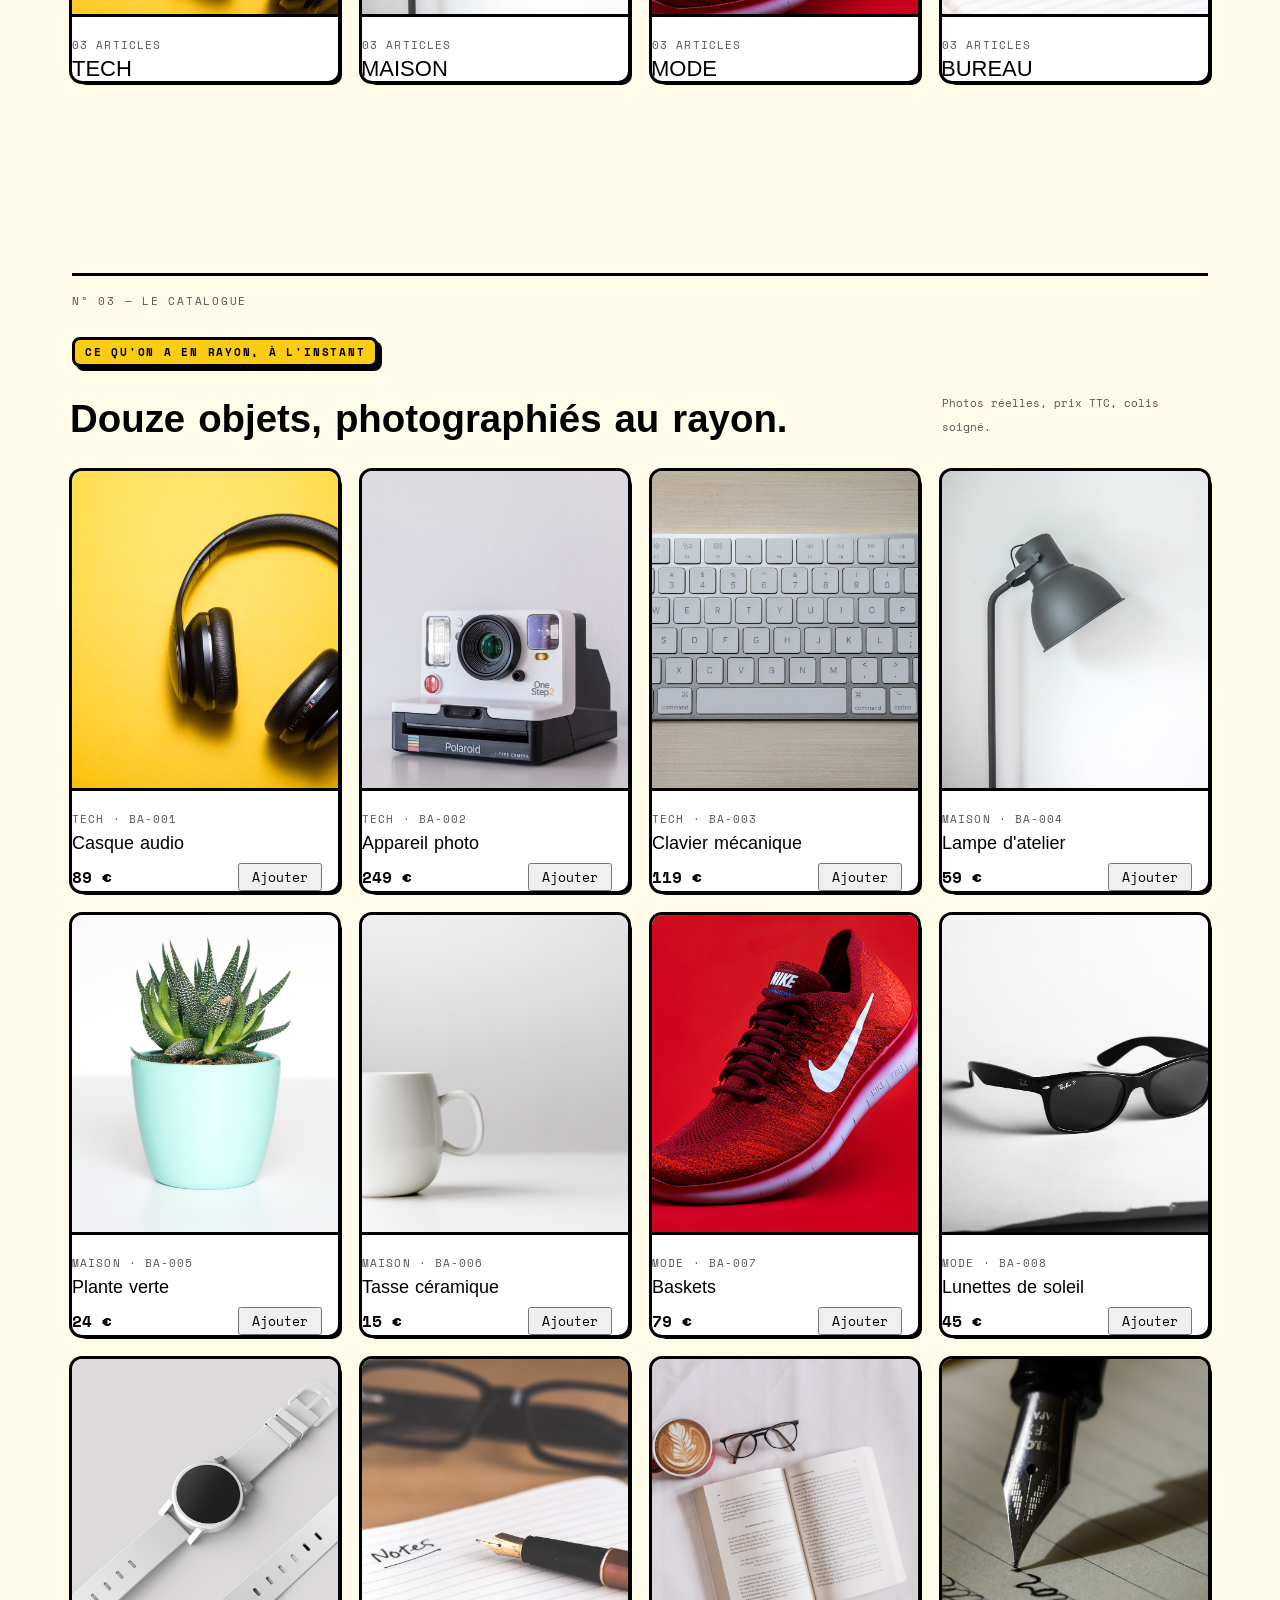
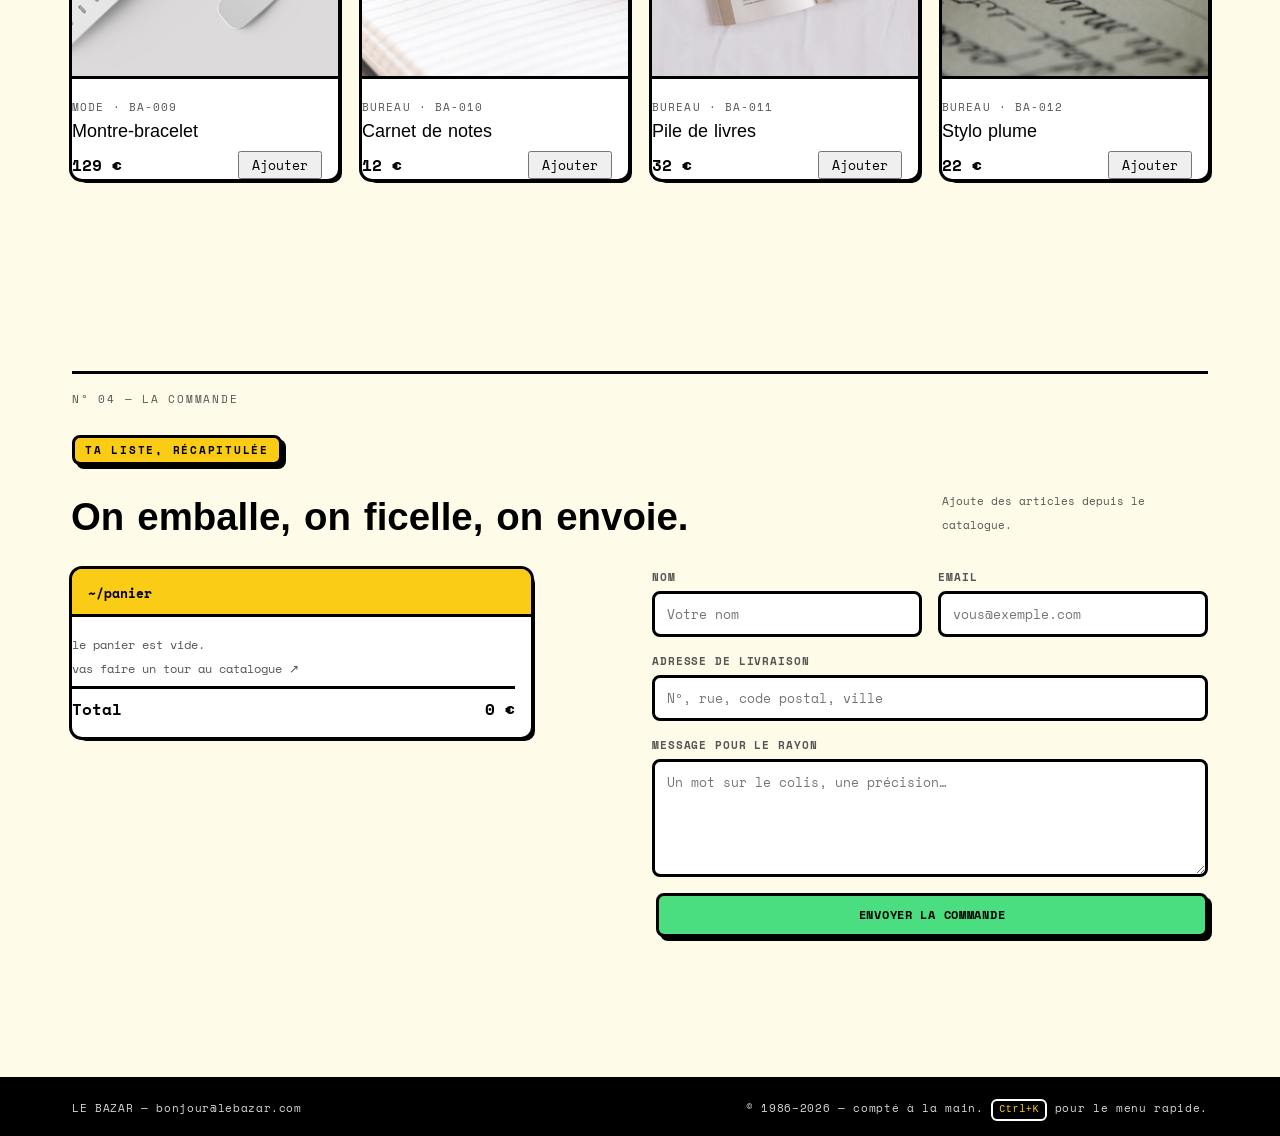
==== commit e115e2fe: "Boutique LE BAZAR — refonte néo-brutaliste : photos réelles, bordures dures, boutons tactiles" ====
--- a/boutique/index.html
+++ b/boutique/index.html
@@ -4,23 +4,21 @@
   <meta charset="utf-8" />
   <meta name="viewport" content="width=device-width, initial-scale=1" />
   <title>LE BAZAR — objets de tout genre</title>
-  <meta name="description" content="Le grand bazar : 84 références, des objets de tout genre, en stock, envoyés sous 48 h." />
+  <meta name="description" content="Le grand bazar : 12 objets bien choisis, de tout genre, en stock, envoyés sous 48 h." />
   <link rel="stylesheet" href="styles.css" />
 </head>
 <body>
 
-  <div class="crt" aria-hidden="true"></div>
-
   <header class="masthead-bar">
     <div class="brand">
-      <span class="brand-mark mono" aria-hidden="true">▮</span>
-      <p class="brand-name">LE BAZAR <span class="brand-tag mono">boutique générale · depuis 1986</span></p>
+      <span class="brand-mark" aria-hidden="true">■</span>
+      <p class="brand-name">LE BAZAR <span class="brand-tag mono">boutique générale</span></p>
     </div>
     <nav class="topnav mono" aria-label="Navigation principale">
       <a href="#accueil">Accueil</a>
-      <a href="#categories">Rayonnages</a>
+      <a href="#categories">Rayons</a>
       <a href="#catalogue">Catalogue</a>
-      <a href="#commander" class="nav-cta">Commander <span class="cart-count" id="cartCount" aria-live="polite">0</span></a>
+      <a href="#commander" class="nav-cta">Panier <span class="cart-count" id="cartCount" aria-live="polite">0</span></a>
     </nav>
   </header>
 
@@ -36,37 +34,26 @@
           <div class="band hero-band">
             <div class="hero-copy stack" style="grid-column:1 / 7;">
               <p class="kicker mono">Objets de tout genre, sous un même toit</p>
-              <h1 class="masthead">Tout.<br />Sans exception.</h1>
-              <p class="lede body">Un comptoir, un rayonnage, une caissière. On vend ce qu'on aurait aimé trouver : des choses utiles, solides, jolies — pour la maison, la cuisine, le bureau et les mains.</p>
-            </div>
-            <div class="terminal-frame" style="grid-column:8 / 13;">
-              <div class="window-header">
-                <div class="window-controls"><span class="dot close"></span><span class="dot minimize"></span><span class="dot maximize"></span></div>
-                <div class="window-title mono">bazar@maison:~/rayon</div>
-              </div>
-              <pre class="terminal-body mono"><span class="t-prompt">bazar@maison:~/rayon$</span> ls
-catalogue/  comptoir/  promos/  rayonnage/
-<span class="t-prompt">bazar@maison:~/rayon$</span> cat special.md
-<span class="t-cmd">── objets de tout genre ──────────</span>
- 84 références en rayon
- 0 rupture de stock (vérifié)
- 48 h pour arriver chez toi
- 3× sans frais à la caisse
-<span class="t-prompt">bazar@maison:~/rayon$</span> <span class="t-caret">▮</span></pre>
-            </div>
+              <h1 class="masthead">TOUT.<br />SANS&nbsp;EXCEPTION.</h1>
+              <p class="lede">Des choses utiles, solides, jolies — pour la maison, la technique, la mode et le bureau. Comptées à la main, envoyées sous 48&nbsp;h.</p>
+            </div>
+            <figure class="hero-photo" style="grid-column:8 / 13;">
+              <img src="assets/img/hero.jpg" alt="Une paire de baskets" />
+              <figcaption class="mono">le rayon « les pieds » — photo BA</figcaption>
+            </figure>
           </div>
           <div class="band stats">
-            <div class="stat" style="grid-column:1 / 5;">
-              <p class="stat-num mono">84</p>
-              <p class="label mono">références au catalogue</p>
-            </div>
-            <div class="stat" style="grid-column:5 / 9;">
-              <p class="stat-num mono">48 h</p>
-              <p class="label mono">de la commande à la porte</p>
-            </div>
-            <div class="stat" style="grid-column:9 / 13;">
-              <p class="stat-num mono">3×</p>
-              <p class="label mono">paiement sans frais</p>
+            <div class="stat chip chip-yellow" style="grid-column:1 / 5;">
+              <p class="stat-num">12</p>
+              <p class="label mono">références en rayon</p>
+            </div>
+            <div class="stat chip chip-green" style="grid-column:5 / 9;">
+              <p class="stat-num">48&nbsp;h</p>
+              <p class="label mono">commande → porte</p>
+            </div>
+            <div class="stat chip chip-cyan" style="grid-column:9 / 13;">
+              <p class="stat-num">3×</p>
+              <p class="label mono">sans frais</p>
             </div>
           </div>
         </div>
@@ -74,38 +61,46 @@
       </div>
     </section>
 
-    <!-- ================= Nº 02 — RAYONNAGES ================= -->
+    <!-- ================= Nº 02 — RAYONS ================= -->
     <section class="spread" id="categories">
       <div class="wrap">
         <div class="grid">
           <div class="band">
-            <p class="folio mono" style="grid-column:1 / 13;">Nº 02 — Le rayonnage</p>
+            <p class="folio mono" style="grid-column:1 / 13;">Nº 02 — Les rayons</p>
           </div>
           <div class="band">
             <p class="kicker mono" style="grid-column:1 / 13;">Quatre étagères, tout le reste</p>
-            <h2 class="shead-title" style="grid-column:1 / 10;">Des rayons clairs, des prix écrits au feutre, rien de caché sous le tapis.</h2>
-            <p class="mono menu-note" style="grid-column:10 / 13;">Clique sur un rayon pour sauter au catalogue.</p>
+            <h2 class="shead-title" style="grid-column:1 / 10;">Chaque rayon tient debout tout seul. Clique, on t'emmène.</h2>
+            <p class="mono menu-note" style="grid-column:10 / 13;">Tout est en stock. Compté à la caisse.</p>
           </div>
           <div class="band categ-band">
-            <a class="categ-card window-frame" href="#catalogue" data-cat="Maison" data-pix="LAMP" data-color="#f0883e" style="grid-column:1 / 4;">
-              <div class="categ-pix pix" aria-hidden="true"></div>
-              <p class="cname mono">Maison</p>
-              <p class="cdesc mono">12 objets pour l'intérieur</p>
+            <a class="categ-card card" href="#catalogue" style="grid-column:1 / 4;">
+              <div class="card-media"><img src="assets/img/prod-01.jpg" alt="Rayon technique" loading="lazy" /></div>
+              <div class="card-body">
+                <p class="tag mono">03 articles</p>
+                <p class="cname">TECH</p>
+              </div>
             </a>
-            <a class="categ-card window-frame" href="#catalogue" data-cat="Cuisine" data-pix="CUP" data-color="#58a6ff" style="grid-column:4 / 7;">
-              <div class="categ-pix pix" aria-hidden="true"></div>
-              <p class="cname mono">Cuisine</p>
-              <p class="cdesc mono">9 ustensiles qui durent</p>
+            <a class="categ-card card" href="#catalogue" style="grid-column:4 / 7;">
+              <div class="card-media"><img src="assets/img/prod-04.jpg" alt="Rayon maison" loading="lazy" /></div>
+              <div class="card-body">
+                <p class="tag mono">03 articles</p>
+                <p class="cname">MAISON</p>
+              </div>
             </a>
-            <a class="categ-card window-frame" href="#catalogue" data-cat="Tech" data-pix="KEYB" data-color="#3fb950" style="grid-column:7 / 10;">
-              <div class="categ-pix pix" aria-hidden="true"></div>
-              <p class="cname mono">Tech</p>
-              <p class="cdesc mono">14 appareils utiles</p>
+            <a class="categ-card card" href="#catalogue" style="grid-column:7 / 10;">
+              <div class="card-media"><img src="assets/img/prod-07.jpg" alt="Rayon mode" loading="lazy" /></div>
+              <div class="card-body">
+                <p class="tag mono">03 articles</p>
+                <p class="cname">MODE</p>
+              </div>
             </a>
-            <a class="categ-card window-frame" href="#catalogue" data-cat="Papeterie" data-pix="NOTE" data-color="#bc8cff" style="grid-column:10 / 13;">
-              <div class="categ-pix pix" aria-hidden="true"></div>
-              <p class="cname mono">Papeterie</p>
-              <p class="cdesc mono">10 choses à écrire</p>
+            <a class="categ-card card" href="#catalogue" style="grid-column:10 / 13;">
+              <div class="card-media"><img src="assets/img/prod-10.jpg" alt="Rayon bureau" loading="lazy" /></div>
+              <div class="card-body">
+                <p class="tag mono">03 articles</p>
+                <p class="cname">BUREAU</p>
+              </div>
             </a>
           </div>
         </div>
@@ -122,127 +117,115 @@
           </div>
           <div class="band">
             <p class="kicker mono" style="grid-column:1 / 13;">Ce qu'on a en rayon, à l'instant</p>
-            <h2 class="shead-title" style="grid-column:1 / 10;">Douze coups de cœur parmi les fidèles de la maison.</h2>
-            <p class="mono menu-note" style="grid-column:10 / 13;">En stock, compté à la caisse. Prix TTC.</p>
+            <h2 class="shead-title" style="grid-column:1 / 10;">Douze objets, photographiés au rayon.</h2>
+            <p class="mono menu-note" style="grid-column:10 / 13;">Photos réelles, prix TTC, colis soigné.</p>
           </div>
           <div class="band catband">
 
-            <div class="item window-frame" data-ref="BA-001" data-cat="Maison" data-pix="LAMP" data-color="#f0883e" style="grid-column:1 / 5;">
-              <div class="window-header"><div class="window-controls"><span class="dot close"></span><span class="dot minimize"></span><span class="dot maximize"></span></div><div class="window-title mono">BA-001 · Maison</div></div>
-              <div class="item-body">
-                <div class="pix" aria-hidden="true"></div>
-                <p class="pname mono">Lampe à filament</p>
-                <p class="pdesc mono">La lampe du comptoir. Chaud, câblé, solide.</p>
-                <div class="prow"><p class="price mono">39 €</p><button class="add mono" data-ref="BA-001" type="button">Ajouter</button></div>
-              </div>
-            </div>
-
-            <div class="item window-frame" data-ref="BA-002" data-cat="Cuisine" data-pix="CUP" data-color="#58a6ff" style="grid-column:5 / 9;">
-              <div class="window-header"><div class="window-controls"><span class="dot close"></span><span class="dot minimize"></span><span class="dot maximize"></span></div><div class="window-title mono">BA-002 · Cuisine</div></div>
-              <div class="item-body">
-                <div class="pix" aria-hidden="true"></div>
-                <p class="pname mono">Tasse émaillée bleue</p>
-                <p class="pdesc mono">Émail bicolore, passe au lave-vaisselle.</p>
-                <div class="prow"><p class="price mono">12 €</p><button class="add mono" data-ref="BA-002" type="button">Ajouter</button></div>
-              </div>
-            </div>
-
-            <div class="item window-frame" data-ref="BA-003" data-cat="Tech" data-pix="HEADSET" data-color="#3fb950" style="grid-column:9 / 13;">
-              <div class="window-header"><div class="window-controls"><span class="dot close"></span><span class="dot minimize"></span><span class="dot maximize"></span></div><div class="window-title mono">BA-003 · Tech</div></div>
-              <div class="item-body">
-                <div class="pix" aria-hidden="true"></div>
-                <p class="pname mono">Casque filaire vintage</p>
-                <p class="pdesc mono">Le câble, c'est une promesse de zéro latence.</p>
-                <div class="prow"><p class="price mono">89 €</p><button class="add mono" data-ref="BA-003" type="button">Ajouter</button></div>
-              </div>
-            </div>
-
-            <div class="item window-frame" data-ref="BA-004" data-cat="Papeterie" data-pix="NOTE" data-color="#bc8cff" style="grid-column:1 / 5;">
-              <div class="window-header"><div class="window-controls"><span class="dot close"></span><span class="dot minimize"></span><span class="dot maximize"></span></div><div class="window-title mono">BA-004 · Papeterie</div></div>
-              <div class="item-body">
-                <div class="pix" aria-hidden="true"></div>
-                <p class="pname mono">Carnet A5 à spirale</p>
-                <p class="pdesc mono">Papier 90 g, 96 pages, coins arrondis.</p>
-                <div class="prow"><p class="price mono">9 €</p><button class="add mono" data-ref="BA-004" type="button">Ajouter</button></div>
-              </div>
-            </div>
-
-            <div class="item window-frame" data-ref="BA-005" data-cat="Cuisine" data-pix="MEASURE" data-color="#58a6ff" style="grid-column:5 / 9;">
-              <div class="window-header"><div class="window-controls"><span class="dot close"></span><span class="dot minimize"></span><span class="dot maximize"></span></div><div class="window-title mono">BA-005 · Cuisine</div></div>
-              <div class="item-body">
-                <div class="pix" aria-hidden="true"></div>
-                <p class="pname mono">Verre mesureur gradué</p>
-                <p class="pdesc mono">Dé, cuillère, tasse : toutes les mesures.</p>
-                <div class="prow"><p class="price mono">8 €</p><button class="add mono" data-ref="BA-005" type="button">Ajouter</button></div>
-              </div>
-            </div>
-
-            <div class="item window-frame" data-ref="BA-006" data-cat="Tech" data-pix="KEYB" data-color="#3fb950" style="grid-column:9 / 13;">
-              <div class="window-header"><div class="window-controls"><span class="dot close"></span><span class="dot minimize"></span><span class="dot maximize"></span></div><div class="window-title mono">BA-006 · Tech</div></div>
-              <div class="item-body">
-                <div class="pix" aria-hidden="true"></div>
-                <p class="pname mono">Clavier mécanique</p>
-                <p class="pdesc mono">Commutateurs clicky, rétro-éclairage sobre.</p>
-                <div class="prow"><p class="price mono">119 €</p><button class="add mono" data-ref="BA-006" type="button">Ajouter</button></div>
-              </div>
-            </div>
-
-            <div class="item window-frame" data-ref="BA-007" data-cat="Maison" data-pix="TIN" data-color="#f0883e" style="grid-column:1 / 5;">
-              <div class="window-header"><div class="window-controls"><span class="dot close"></span><span class="dot minimize"></span><span class="dot maximize"></span></div><div class="window-title mono">BA-007 · Maison</div></div>
-              <div class="item-body">
-                <div class="pix" aria-hidden="true"></div>
-                <p class="pname mono">Boîte à biscuits en fer</p>
-                <p class="pdesc mono">Elle ment sur le contenu. C'est sa fonction.</p>
-                <div class="prow"><p class="price mono">16 €</p><button class="add mono" data-ref="BA-007" type="button">Ajouter</button></div>
-              </div>
-            </div>
-
-            <div class="item window-frame" data-ref="BA-008" data-cat="Papeterie" data-pix="RULER" data-color="#bc8cff" style="grid-column:5 / 9;">
-              <div class="window-header"><div class="window-controls"><span class="dot close"></span><span class="dot minimize"></span><span class="dot maximize"></span></div><div class="window-title mono">BA-008 · Papeterie</div></div>
-              <div class="item-body">
-                <div class="pix" aria-hidden="true"></div>
-                <p class="pname mono">Règle en laiton 30 cm</p>
-                <p class="pdesc mono">Graduations gravées, elle vieillit bien.</p>
-                <div class="prow"><p class="price mono">14 €</p><button class="add mono" data-ref="BA-008" type="button">Ajouter</button></div>
-              </div>
-            </div>
-
-            <div class="item window-frame" data-ref="BA-009" data-cat="Tech" data-pix="SPEAKER" data-color="#3fb950" style="grid-column:9 / 13;">
-              <div class="window-header"><div class="window-controls"><span class="dot close"></span><span class="dot minimize"></span><span class="dot maximize"></span></div><div class="window-title mono">BA-009 · Tech</div></div>
-              <div class="item-body">
-                <div class="pix" aria-hidden="true"></div>
-                <p class="pname mono">Enceinte de poche</p>
-                <p class="pdesc mono">Dans la poche du tablier, en fond de cuisine.</p>
-                <div class="prow"><p class="price mono">49 €</p><button class="add mono" data-ref="BA-009" type="button">Ajouter</button></div>
-              </div>
-            </div>
-
-            <div class="item window-frame" data-ref="BA-010" data-cat="Maison" data-pix="BAG" data-color="#f0883e" style="grid-column:1 / 5;">
-              <div class="window-header"><div class="window-controls"><span class="dot close"></span><span class="dot minimize"></span><span class="dot maximize"></span></div><div class="window-title mono">BA-010 · Maison</div></div>
-              <div class="item-body">
-                <div class="pix" aria-hidden="true"></div>
-                <p class="pname mono">Tote bag en toile</p>
-                <p class="pdesc mono">Le marché du samedi, les livres du dimanche.</p>
-                <div class="prow"><p class="price mono">18 €</p><button class="add mono" data-ref="BA-010" type="button">Ajouter</button></div>
-              </div>
-            </div>
-
-            <div class="item window-frame" data-ref="BA-011" data-cat="Cuisine" data-pix="CUP" data-color="#58a6ff" style="grid-column:5 / 9;">
-              <div class="window-header"><div class="window-controls"><span class="dot close"></span><span class="dot minimize"></span><span class="dot maximize"></span></div><div class="window-title mono">BA-011 · Cuisine</div></div>
-              <div class="item-body">
-                <div class="pix" aria-hidden="true"></div>
-                <p class="pname mono">Roulette à découper</p>
-                <p class="pdesc mono">Pâte fine, crustacés, gratins : ligne droite.</p>
-                <div class="prow"><p class="price mono">24 €</p><button class="add mono" data-ref="BA-011" type="button">Ajouter</button></div>
-              </div>
-            </div>
-
-            <div class="item window-frame" data-ref="BA-012" data-cat="Papeterie" data-pix="PEN" data-color="#bc8cff" style="grid-column:9 / 13;">
-              <div class="window-header"><div class="window-controls"><span class="dot close"></span><span class="dot minimize"></span><span class="dot maximize"></span></div><div class="window-title mono">BA-012 · Papeterie</div></div>
-              <div class="item-body">
-                <div class="pix" aria-hidden="true"></div>
-                <p class="pname mono">Stylo plume bordeaux</p>
-                <p class="pdesc mono">Plume fine, encre noire, écrire lentement.</p>
+            <div class="item card" data-ref="BA-001" style="grid-column:1 / 4;">
+              <div class="card-media"><img src="assets/img/prod-01.jpg" alt="Casque audio" loading="lazy" /></div>
+              <div class="card-body">
+                <p class="tag mono">Tech · BA-001</p>
+                <p class="pname">Casque audio</p>
+                <div class="prow"><p class="price mono">89 €</p><button class="add mono" data-ref="BA-001" type="button">Ajouter</button></div>
+              </div>
+            </div>
+
+            <div class="item card" data-ref="BA-002" style="grid-column:4 / 7;">
+              <div class="card-media"><img src="assets/img/prod-02.jpg" alt="Appareil photo" loading="lazy" /></div>
+              <div class="card-body">
+                <p class="tag mono">Tech · BA-002</p>
+                <p class="pname">Appareil photo</p>
+                <div class="prow"><p class="price mono">249 €</p><button class="add mono" data-ref="BA-002" type="button">Ajouter</button></div>
+              </div>
+            </div>
+
+            <div class="item card" data-ref="BA-003" style="grid-column:7 / 10;">
+              <div class="card-media"><img src="assets/img/prod-03.jpg" alt="Clavier mécanique" loading="lazy" /></div>
+              <div class="card-body">
+                <p class="tag mono">Tech · BA-003</p>
+                <p class="pname">Clavier mécanique</p>
+                <div class="prow"><p class="price mono">119 €</p><button class="add mono" data-ref="BA-003" type="button">Ajouter</button></div>
+              </div>
+            </div>
+
+            <div class="item card" data-ref="BA-004" style="grid-column:10 / 13;">
+              <div class="card-media"><img src="assets/img/prod-04.jpg" alt="Lampe d'atelier" loading="lazy" /></div>
+              <div class="card-body">
+                <p class="tag mono">Maison · BA-004</p>
+                <p class="pname">Lampe d'atelier</p>
+                <div class="prow"><p class="price mono">59 €</p><button class="add mono" data-ref="BA-004" type="button">Ajouter</button></div>
+              </div>
+            </div>
+
+            <div class="item card" data-ref="BA-005" style="grid-column:1 / 4;">
+              <div class="card-media"><img src="assets/img/prod-05.jpg" alt="Plante verte" loading="lazy" /></div>
+              <div class="card-body">
+                <p class="tag mono">Maison · BA-005</p>
+                <p class="pname">Plante verte</p>
+                <div class="prow"><p class="price mono">24 €</p><button class="add mono" data-ref="BA-005" type="button">Ajouter</button></div>
+              </div>
+            </div>
+
+            <div class="item card" data-ref="BA-006" style="grid-column:4 / 7;">
+              <div class="card-media"><img src="assets/img/prod-06.jpg" alt="Tasse céramique" loading="lazy" /></div>
+              <div class="card-body">
+                <p class="tag mono">Maison · BA-006</p>
+                <p class="pname">Tasse céramique</p>
+                <div class="prow"><p class="price mono">15 €</p><button class="add mono" data-ref="BA-006" type="button">Ajouter</button></div>
+              </div>
+            </div>
+
+            <div class="item card" data-ref="BA-007" style="grid-column:7 / 10;">
+              <div class="card-media"><img src="assets/img/prod-07.jpg" alt="Baskets" loading="lazy" /></div>
+              <div class="card-body">
+                <p class="tag mono">Mode · BA-007</p>
+                <p class="pname">Baskets</p>
+                <div class="prow"><p class="price mono">79 €</p><button class="add mono" data-ref="BA-007" type="button">Ajouter</button></div>
+              </div>
+            </div>
+
+            <div class="item card" data-ref="BA-008" style="grid-column:10 / 13;">
+              <div class="card-media"><img src="assets/img/prod-08.jpg" alt="Lunettes de soleil" loading="lazy" /></div>
+              <div class="card-body">
+                <p class="tag mono">Mode · BA-008</p>
+                <p class="pname">Lunettes de soleil</p>
+                <div class="prow"><p class="price mono">45 €</p><button class="add mono" data-ref="BA-008" type="button">Ajouter</button></div>
+              </div>
+            </div>
+
+            <div class="item card" data-ref="BA-009" style="grid-column:1 / 4;">
+              <div class="card-media"><img src="assets/img/prod-09.jpg" alt="Montre-bracelet" loading="lazy" /></div>
+              <div class="card-body">
+                <p class="tag mono">Mode · BA-009</p>
+                <p class="pname">Montre-bracelet</p>
+                <div class="prow"><p class="price mono">129 €</p><button class="add mono" data-ref="BA-009" type="button">Ajouter</button></div>
+              </div>
+            </div>
+
+            <div class="item card" data-ref="BA-010" style="grid-column:4 / 7;">
+              <div class="card-media"><img src="assets/img/prod-10.jpg" alt="Carnet de notes" loading="lazy" /></div>
+              <div class="card-body">
+                <p class="tag mono">Bureau · BA-010</p>
+                <p class="pname">Carnet de notes</p>
+                <div class="prow"><p class="price mono">12 €</p><button class="add mono" data-ref="BA-010" type="button">Ajouter</button></div>
+              </div>
+            </div>
+
+            <div class="item card" data-ref="BA-011" style="grid-column:7 / 10;">
+              <div class="card-media"><img src="assets/img/prod-11.jpg" alt="Pile de livres" loading="lazy" /></div>
+              <div class="card-body">
+                <p class="tag mono">Bureau · BA-011</p>
+                <p class="pname">Pile de livres</p>
+                <div class="prow"><p class="price mono">32 €</p><button class="add mono" data-ref="BA-011" type="button">Ajouter</button></div>
+              </div>
+            </div>
+
+            <div class="item card" data-ref="BA-012" style="grid-column:10 / 13;">
+              <div class="card-media"><img src="assets/img/prod-12.jpg" alt="Stylo plume" loading="lazy" /></div>
+              <div class="card-body">
+                <p class="tag mono">Bureau · BA-012</p>
+                <p class="pname">Stylo plume</p>
                 <div class="prow"><p class="price mono">22 €</p><button class="add mono" data-ref="BA-012" type="button">Ajouter</button></div>
               </div>
             </div>
@@ -266,14 +249,11 @@
             <p class="mono menu-note" style="grid-column:10 / 13;">Ajoute des articles depuis le catalogue.</p>
           </div>
           <div class="band order-band">
-            <div class="cart window-frame" style="grid-column:1 / 6;">
-              <div class="window-header">
-                <div class="window-controls"><span class="dot close"></span><span class="dot minimize"></span><span class="dot maximize"></span></div>
-                <div class="window-title mono">~/panier.txt</div>
-              </div>
+            <div class="cart card" style="grid-column:1 / 6;">
+              <div class="cart-head mono">~/panier</div>
               <div class="cart-body">
                 <ul class="cart-items mono" id="cartItems">
-                  <li class="cart-empty">le panier est vide.<br />vas faire un tour au catalogue ↗</li>
+                  <li class="cart-empty">le panier est vide.<br />fais un tour au catalogue ↗</li>
                 </ul>
                 <div class="cart-total mono"><span>Total</span><span id="cartTotal">0 €</span></div>
               </div>
@@ -293,7 +273,7 @@
               <label>Message pour le rayon
                 <textarea name="message" rows="4" placeholder="Un mot sur le colis, une précision…"></textarea>
               </label>
-              <button class="btn mono" type="submit">Envoyer la commande</button>
+              <button class="btn btn-submit mono" type="submit">Envoyer la commande</button>
               <p class="form-status mono" id="orderStatus" aria-live="polite"></p>
             </form>
           </div>
@@ -307,20 +287,17 @@
   <footer class="footer">
     <div class="footer-inner">
       <p class="mono">LE BAZAR — bonjour@lebazar.com</p>
-      <p class="mono">© 1986–2026 — compté à la main. <kbd class="fake">Ctrl+K</kbd> pour la palette de commandes.</p>
+      <p class="mono">© 1986–2026 — compté à la main. <kbd class="fake">Ctrl+K</kbd> pour le menu rapide.</p>
     </div>
   </footer>
 
-  <!-- ---- palette de commandes (Ctrl+K) ---- -->
-  <div class="palette" id="palette" role="dialog" aria-modal="true" aria-label="Palette de commandes" hidden>
-    <div class="palette-frame window-frame">
-      <div class="window-header">
-        <div class="window-controls"><span class="dot close"></span><span class="dot minimize"></span><span class="dot maximize"></span></div>
-        <div class="window-title mono">commande rapide</div>
-      </div>
+  <!-- ---- menu rapide (Ctrl+K) ---- -->
+  <div class="palette" id="palette" role="dialog" aria-modal="true" aria-label="Menu rapide" hidden>
+    <div class="palette-frame">
+      <div class="palette-head mono">menu rapide</div>
       <input class="palette-input mono" id="paletteInput" placeholder="taper une commande…" autocomplete="off" />
       <ul class="palette-list mono" id="paletteList"></ul>
-      <p class="palette-hint mono">↑↓ pour naviguer · entrée pour exécuter · échap pour fermer</p>
+      <p class="palette-hint mono">↑↓ naviguer · entrée exécuter · échap fermer</p>
     </div>
   </div>
 
--- a/boutique/styles.css
+++ b/boutique/styles.css
@@ -1,41 +1,47 @@
 /* ============================================================
    LE BAZAR — boutique générale
-   Rétro desktop / CLI terminal
-   Grille Müller-Brockmann (12 col / 8px baseline / 24px leading)
-   + CRT scanlines, fenêtres système, palette de commandes.
-   ============================================================ */
-
+   Néo-brutalisme tactile : bordures dures, ombres 0-blur,
+   blocs de couleur, boutons physiques.
+   Grille Müller-Brockmann (12 col) conservée sous le capot.
+   ============================================================ */
+
+@font-face { font-family: 'Archivo Black'; font-style: normal; font-weight: 400; font-display: swap; src: url('assets/fonts/archivo-400-normal.woff2') format('woff2'); }
 @font-face { font-family: 'Space Mono'; font-style: normal; font-weight: 400; font-display: swap; src: url('assets/fonts/space-400-normal.woff2') format('woff2'); }
-@font-face { font-family: 'Space Mono'; font-style: italic; font-weight: 400; font-display: swap; src: url('assets/fonts/space-400-italic.woff2') format('woff2'); }
 @font-face { font-family: 'Space Mono'; font-style: normal; font-weight: 700; font-display: swap; src: url('assets/fonts/space-700-normal.woff2') format('woff2'); }
 
 :root {
-  /* --- grille : UNE seule source de vérité --- */
+  /* --- grille --- */
   --cols: 12;
-  --bl: 8px;                /* unité de baseline */
-  --lh: 24px;               /* interligne = 3 × baseline */
+  --bl: 8px;
+  --lh: 24px;
   --gutter: 24px;
   --margin: 72px;
-  --pad: 96px;              /* padding haut/bas des spreads (× baseline) */
+  --pad: 96px;
   --maxw: 1296px;
 
-  /* --- palette terminal --- */
-  --term-bg: #0d1117;
-  --term-header: #161b22;
-  --term-panel: #10161d;
-  --term-border: #30363d;
-  --term-text: #c9d1d9;
-  --term-soft: #8b949e;
-  --term-accent: #58a6ff;
-  --term-prompt: #3fb950;
-  --term-warn: #f0883e;
-  --term-alert: #f85149;
+  /* --- tokens néo-brutalistes (source de vérité unique) --- */
+  --bw: 3px;
+  --bk: #000000;
+  --shadow: 4px 4px 0 0 #000000;
+  --shadow-lg: 6px 6px 0 0 #000000;
+  --radius: 10px;
+  --bg-main: #fefce8;
+  --card: #ffffff;
+  --ink: #000000;
+  --soft: #555555;
+  --yellow: #facc15;
+  --green: #4ade80;
+  --pink: #f43f5e;
+  --cyan: #38bdf8;
+
+  --disp: 'Archivo Black', 'Arial Black', sans-serif;
+  --mono: 'Space Mono', monospace;
 
   /* --- overlay de grille (dev) --- */
-  --g-col: rgba(88, 166, 255, 0.08);
-  --g-edge: rgba(88, 166, 255, 0.45);
-  --g-base: rgba(63, 185, 80, 0.32);
-  --g-base-min: rgba(63, 185, 80, 0.12);
+  --g-col: rgba(56, 189, 248, 0.10);
+  --g-edge: rgba(56, 189, 248, 0.55);
+  --g-base: rgba(244, 63, 94, 0.30);
+  --g-base-min: rgba(244, 63, 94, 0.12);
 }
 
 * { box-sizing: border-box; }
@@ -44,44 +50,25 @@
 
 body {
   margin: 0;
-  background-color: var(--term-bg);
-  background-image: radial-gradient(rgba(201, 209, 217, 0.06) 1px, transparent 1px);
-  background-size: 8px 8px;
-  color: var(--term-text);
-  font-family: "Space Mono", monospace;
+  background-color: var(--bg-main);
+  color: var(--ink);
+  font-family: var(--mono);
   font-size: 14px;
   line-height: var(--lh);
   -webkit-font-smoothing: antialiased;
 }
 
-.mono { font-family: "Space Mono", monospace; }
-
-img, svg { display: block; }
+.mono { font-family: var(--mono); }
+.disp { font-family: var(--disp); }
+
+img { display: block; width: 100%; height: 100%; object-fit: cover; }
 
 button { font-family: inherit; }
 
-::selection { background: var(--term-accent); color: #0d1117; }
-
-/* ============================================================
-   CRT scanlines
-   ============================================================ */
-.crt {
-  position: fixed;
-  inset: 0;
-  z-index: 300;
-  pointer-events: none;
-  background: linear-gradient(rgba(18, 16, 16, 0) 50%, rgba(0, 0, 0, 0.26) 50%);
-  background-size: 100% 4px;
-}
-.crt::after {
-  content: '';
-  position: absolute;
-  inset: 0;
-  background: radial-gradient(ellipse at center, rgba(0,0,0,0) 55%, rgba(0,0,0,0.42) 100%);
-}
-
-/* ============================================================
-   Barre de masthead (sticky, alignée sur la grille)
+::selection { background: var(--yellow); color: #000; }
+
+/* ============================================================
+   Barre de masthead (sticky)
    ============================================================ */
 .masthead-bar {
   position: sticky;
@@ -93,45 +80,61 @@
   align-items: center;
   max-width: var(--maxw);
   margin: 0 auto;
-  padding: 16px var(--margin);
-  background: rgba(13, 17, 23, 0.9);
-  backdrop-filter: blur(10px);
-  -webkit-backdrop-filter: blur(10px);
-  border-bottom: 1px solid var(--term-border);
+  padding: 12px var(--margin);
+  background: var(--card);
+  border-bottom: var(--bw) solid var(--bk);
 }
 
 .brand { grid-column: 1 / 7; display: flex; align-items: center; gap: 14px; }
-.brand-mark { font-size: 22px; line-height: 24px; color: var(--term-prompt); }
-.brand-name { margin: 0; font-weight: 700; font-size: 16px; letter-spacing: 0.02em; line-height: 24px; }
-.brand-tag { display: block; font-weight: 400; font-size: 11px; letter-spacing: 0.1em; text-transform: uppercase; color: var(--term-soft); }
-
-.topnav { grid-column: 8 / 13; display: flex; justify-content: flex-end; flex-wrap: wrap; gap: 24px; }
+.brand-mark {
+  width: 40px; height: 40px;
+  display: grid; place-items: center;
+  background: var(--pink);
+  color: #fff;
+  font-size: 18px;
+  line-height: 1;
+  box-shadow: var(--shadow);
+  border-radius: 8px;
+}
+.brand-name { margin: 0; font-family: var(--disp); font-size: 18px; letter-spacing: 0.01em; line-height: 24px; }
+.brand-tag { display: block; font-weight: 400; font-size: 11px; letter-spacing: 0.1em; text-transform: uppercase; color: var(--soft); }
+
+.topnav { grid-column: 8 / 13; display: flex; justify-content: flex-end; flex-wrap: wrap; gap: 12px; }
 .topnav a {
   font-weight: 700;
   font-size: 12px;
   letter-spacing: 0.08em;
   text-transform: uppercase;
-  color: var(--term-soft);
+  color: var(--ink);
   text-decoration: none;
   line-height: 24px;
-  transition: color 0.2s ease;
-}
-.topnav a:hover { color: var(--term-text); }
-.topnav .nav-cta { color: var(--term-accent); }
+  padding: 4px 12px;
+  border-radius: 8px;
+  transition: background 0.12s ease, transform 0.12s ease;
+}
+.topnav a:hover { background: var(--yellow); }
+.topnav .nav-cta {
+  background: var(--cyan);
+  box-shadow: var(--shadow);
+  border: var(--bw) solid var(--bk);
+  line-height: 18px;
+  margin: 0 0 4px 4px;
+}
+.topnav .nav-cta:hover { transform: translate(-2px, -2px); box-shadow: var(--shadow-lg); }
 .cart-count {
   display: inline-block;
-  min-width: 24px;
+  min-width: 22px;
   text-align: center;
-  background: var(--term-accent);
-  color: #0d1117;
-  border-radius: 4px;
-  padding: 0 6px;
-  margin-left: 4px;
+  background: var(--bk);
+  color: #fff;
+  border-radius: 50%;
+  padding: 0 5px;
+  margin-left: 6px;
 }
 .cart-count:empty { display: none; }
 
 /* ============================================================
-   Spread + grille (source de vérité unique)
+   Spread + grille
    ============================================================ */
 .spread { position: relative; width: 100%; }
 .wrap { position: relative; max-width: var(--maxw); margin: 0 auto; padding: var(--pad) var(--margin); }
@@ -156,7 +159,7 @@
 }
 
 /* ============================================================
-   Overlay de grille — vit DANS le même boîte que le contenu
+   Overlay de grille (dev, invisible)
    ============================================================ */
 .guides {
   position: absolute;
@@ -164,7 +167,6 @@
   pointer-events: none;
   z-index: 60;
   opacity: 0;
-  transition: opacity 0.26s ease;
 }
 .guides .cols {
   position: absolute;
@@ -174,20 +176,7 @@
   grid-template-columns: repeat(var(--cols), minmax(0, 1fr));
   column-gap: var(--gutter);
 }
-.guides .col {
-  background: var(--g-col);
-  box-shadow: inset 1px 0 0 var(--g-edge), inset -1px 0 0 var(--g-edge);
-  position: relative;
-}
-.guides .col span {
-  position: absolute;
-  top: 32px;
-  left: 0; right: 0;
-  text-align: center;
-  font-size: 10px;
-  line-height: 1;
-  color: var(--term-accent);
-}
+.guides .col { background: var(--g-col); box-shadow: inset 1px 0 0 var(--g-edge), inset -1px 0 0 var(--g-edge); }
 .guides .rows {
   position: absolute;
   left: var(--margin); right: var(--margin);
@@ -201,133 +190,113 @@
 .guides .mline.r { right: var(--margin); }
 
 /* ============================================================
-   Typo & rythme vertical (tout multiple de 8px)
+   Typo
    ============================================================ */
 .folio {
   margin: 0;
   font-size: 11px;
   letter-spacing: 0.16em;
   text-transform: uppercase;
-  color: var(--term-soft);
-  box-shadow: inset 0 1px 0 var(--term-border);
-  padding-top: 8px;
+  color: var(--soft);
+  box-shadow: inset 0 var(--bw) 0 var(--bk);
+  padding-top: 16px;
 }
 
 .kicker {
   margin: 0;
+  display: inline-block;
+  background: var(--yellow);
   font-size: 11px;
   letter-spacing: 0.16em;
   text-transform: uppercase;
-  color: var(--term-prompt);
-}
-.kicker::before { content: '▸ '; color: var(--term-accent); }
+  font-weight: 700;
+  padding: 0 10px;
+  box-shadow: var(--shadow);
+  border: var(--bw) solid var(--bk);
+  border-radius: 8px;
+  width: fit-content;
+}
 
 .masthead {
   margin: 0;
-  font-size: clamp(2.5rem, 6vw, 5rem);
+  font-family: var(--disp);
+  font-size: clamp(2.6rem, 7vw, 5.6rem);
   line-height: 96px;
-  font-weight: 700;
-  letter-spacing: -0.02em;
-  color: var(--term-text);
-}
-
-.lede { margin: 0; color: var(--term-soft); }
-.body { margin: 0; }
+  letter-spacing: -0.01em;
+}
+
+.lede { margin: 0; color: var(--soft); }
 
 .shead-title {
   margin: 0;
+  font-family: var(--disp);
   font-size: clamp(1.5rem, 3vw, 2.4rem);
   line-height: 56px;
-  font-weight: 700;
-  color: var(--term-text);
-}
-
-.menu-note { margin: 0; font-size: 11px; line-height: 24px; color: var(--term-soft); }
+}
+
+.menu-note { margin: 0; font-size: 11px; line-height: 24px; color: var(--soft); }
 
 .stack { display: flex; flex-direction: column; gap: var(--lh); }
 
 /* ============================================================
-   Fenêtre système (métaphore OS)
-   ============================================================ */
-.window-frame {
-  background: var(--term-panel);
-  box-shadow: 0 0 0 1px var(--term-border), 0 16px 40px rgba(0, 0, 0, 0.35);
-  border-radius: 4px;
+   Photo d'ouverture
+   ============================================================ */
+.hero-photo {
+  margin: 0;
+  align-self: start;
+  background: var(--card);
+  box-shadow: var(--shadow);
+  border: var(--bw) solid var(--bk);
+  border-radius: var(--radius);
   overflow: hidden;
-}
-.window-header {
-  display: flex;
-  align-items: center;
-  gap: 12px;
-  padding: 8px 12px;
-  background: var(--term-header);
-  box-shadow: inset 0 -1px 0 var(--term-border);
-}
-.window-controls { display: flex; gap: 6px; }
-.dot { width: 8px; height: 8px; border-radius: 50%; display: inline-block; }
-.dot.close { background: var(--term-alert); }
-.dot.minimize { background: var(--term-warn); }
-.dot.maximize { background: var(--term-prompt); }
-.window-title { font-size: 11px; line-height: 24px; color: var(--term-soft); letter-spacing: 0.02em; white-space: nowrap; overflow: hidden; text-overflow: ellipsis; }
-
-/* ============================================================
-   Terminal de couverture
-   ============================================================ */
-.terminal-frame { align-self: start; }
-.terminal-body {
-  margin: 0;
-  padding: 16px;
-  font-size: 11px;
-  line-height: 24px;
-  overflow-x: auto;
-  color: var(--term-text);
-}
-.t-prompt { color: var(--term-prompt); }
-.t-cmd { color: var(--term-accent); }
-.t-caret { color: var(--term-accent); animation: blink 1.1s steps(2) infinite; }
-@keyframes blink { 50% { opacity: 0; } }
-
-/* ============================================================
-   Statistiques
-   ============================================================ */
-.stats { align-items: end; }
-.stat {
-  display: flex;
-  flex-direction: column;
-  gap: 8px;
-  box-shadow: inset 0 1px 0 var(--term-border);
-  padding-top: 24px;
-}
-.stat-num { margin: 0; font-size: 40px; line-height: 48px; font-weight: 700; color: var(--term-accent); }
-.label { margin: 0; font-size: 11px; line-height: 24px; letter-spacing: 0.08em; text-transform: uppercase; color: var(--term-soft); }
-
-/* ============================================================
-   Rayonnages (catégories)
-   ============================================================ */
-.categ-card {
-  display: block;
-  text-decoration: none;
-  color: var(--term-text);
-  padding: 16px 16px 0 0;
-  transition: box-shadow 0.2s ease, transform 0.2s ease;
-}
-.categ-card:hover { box-shadow: 0 0 0 1px var(--term-accent), 0 16px 40px rgba(0,0,0,0.45); }
-.categ-pix { width: 96px; height: 96px; }
-.categ-card .pix { margin: 0 0 16px 0; }
-.cname { margin: 0; font-size: 13px; line-height: 24px; font-weight: 700; }
-.cname::before { content: '['; color: var(--term-soft); }
-.cname::after { content: ']'; color: var(--term-soft); }
-.cdesc { margin: 0; font-size: 11px; line-height: 24px; color: var(--term-soft); }
-
-/* ============================================================
-   Catalogue (articles)
-   ============================================================ */
+  padding: 12px;
+}
+.hero-photo img { height: 480px; border-radius: 6px; }
+.hero-photo figcaption { margin: 12px 0 0 0; font-size: 11px; letter-spacing: 0.08em; text-transform: uppercase; color: var(--soft); line-height: 24px; }
+
+/* ============================================================
+   Statistiques (chips de couleur)
+   ============================================================ */
+.chip {
+  padding: 24px 16px 16px 0;
+  border-radius: var(--radius);
+  box-shadow: var(--shadow);
+  border: var(--bw) solid var(--bk);
+}
+.chip-yellow { background: var(--yellow); }
+.chip-green { background: var(--green); }
+.chip-cyan { background: var(--cyan); }
+.stat { display: flex; flex-direction: column; gap: 8px; }
+.stat-num { margin: 0; font-family: var(--disp); font-size: 48px; line-height: 48px; }
+.label { margin: 0; font-size: 11px; letter-spacing: 0.08em; text-transform: uppercase; color: var(--ink); font-weight: 700; }
+
+/* ============================================================
+   Carte brutale unifiée (border-ring + ombre 0-blur)
+   ============================================================ */
+.card {
+  background: var(--card);
+  box-shadow: 0 0 0 var(--bw) var(--bk), var(--shadow);
+  border-radius: var(--radius);
+  overflow: hidden;
+  transition: transform 0.12s ease, box-shadow 0.12s ease;
+}
+.card:hover {
+  transform: translate(-2px, -2px);
+  box-shadow: 0 0 0 var(--bw) var(--bk), var(--shadow-lg);
+}
+.card-media { height: 320px; }
+.card-media img { border-bottom: var(--bw) solid var(--bk); }
+.card-body { padding: 16px 16px 0 0; }
+.tag { margin: 0; font-size: 11px; letter-spacing: 0.1em; text-transform: uppercase; color: var(--soft); line-height: 24px; }
+.pname { margin: 0; font-family: var(--disp); font-size: 18px; line-height: 24px; }
+
+/* rayons (catégories) */
+.categ-card { text-decoration: none; color: var(--ink); display: block; }
+.categ-card .card-media { height: 240px; }
+.cname { margin: 0; font-family: var(--disp); font-size: 22px; line-height: 24px; }
+
+/* articles */
 .item { align-self: start; }
-.item-body { padding: 16px 16px 0 0; }
-.item-body .pix { width: 112px; height: 112px; margin-bottom: 16px; }
-.pix svg { width: 100%; height: 100%; }
-.pname { margin: 0; font-size: 13px; line-height: 24px; font-weight: 700; }
-.pdesc { margin: 0; font-size: 11px; line-height: 24px; color: var(--term-soft); }
 .prow {
   display: flex;
   align-items: center;
@@ -335,27 +304,52 @@
   gap: 16px;
   margin-top: 8px;
 }
-.price { margin: 0; font-size: 13px; line-height: 24px; font-weight: 700; color: var(--term-prompt); }
-.add {
-  background: var(--term-accent);
-  color: #0d1117;
-  border: none;
-  border-radius: 4px;
+.price { margin: 0; font-size: 16px; line-height: 24px; font-weight: 700; }
+
+/* ============================================================
+   Boutons tactiles — zero reflow (transform seulement)
+   ============================================================ */
+.btn {
+  background: var(--yellow);
+  border: var(--bw) solid var(--bk);
+  border-radius: 8px;
+  box-shadow: var(--shadow);
+  color: var(--bk);
   cursor: pointer;
   font-size: 11px;
-  line-height: 24px;
+  line-height: 18px;
   font-weight: 700;
   letter-spacing: 0.06em;
   text-transform: uppercase;
-  padding: 0 12px;
-  transition: filter 0.2s ease;
-}
-.add:hover { filter: brightness(1.15); }
+  padding: 3px 12px;
+  margin: 0 0 3px 3px;
+  transition: transform 0.1s ease, box-shadow 0.1s ease, background 0.1s ease;
+}
+.btn:hover {
+  transform: translate(-2px, -2px);
+  box-shadow: var(--shadow-lg);
+  background: #ffe34d;
+}
+.btn:active {
+  transform: translate(3px, 3px);
+  box-shadow: 0 0 0 0 var(--bk);
+}
+.add { line-height: 24px; padding: 0 12px; margin: 0 0 0 3px; }
+.btn-submit { background: var(--green); padding: 10px 20px; font-size: 12px; margin: 0 0 4px 4px; }
+.btn-submit:hover { background: #5be88f; }
 
 /* ============================================================
    Commande : panier + formulaire
    ============================================================ */
 .cart { align-self: start; }
+.cart-head {
+  background: var(--yellow);
+  padding: 12px 16px;
+  font-size: 13px;
+  line-height: 24px;
+  font-weight: 700;
+  box-shadow: inset 0 calc(-1 * var(--bw)) 0 var(--bk);
+}
 .cart-body { padding: 8px 16px 16px 0; }
 .cart-items { list-style: none; margin: 0; padding: 0; }
 .cart-items li {
@@ -365,23 +359,24 @@
   font-size: 12px;
   line-height: 24px;
   padding: 8px 0;
-  box-shadow: inset 0 -1px 0 var(--term-border);
-}
-.cart-items .cart-empty { color: var(--term-soft); }
-.cart-items .qty { color: var(--term-soft); }
+  box-shadow: inset 0 -3px 0 var(--bk);
+}
+.cart-items .cart-empty { color: var(--soft); }
+.cart-items .qty { color: var(--soft); }
 .cart-items .remove {
   background: none;
   border: none;
-  color: var(--term-alert);
+  color: var(--pink);
   cursor: pointer;
   font-size: 12px;
   line-height: 24px;
   padding: 0 0 0 8px;
+  font-weight: 700;
 }
 .cart-total {
   display: flex;
   justify-content: space-between;
-  font-size: 13px;
+  font-size: 16px;
   line-height: 24px;
   font-weight: 700;
   padding-top: 8px;
@@ -397,12 +392,13 @@
 .order-form label {
   display: flex;
   flex-direction: column;
-  gap: 4px;
+  gap: 6px;
   font-size: 11px;
   line-height: 16px;
   letter-spacing: 0.08em;
   text-transform: uppercase;
-  color: var(--term-soft);
+  color: var(--soft);
+  font-weight: 700;
 }
 .order-form input,
 .order-form textarea,
@@ -410,43 +406,31 @@
   font-family: inherit;
   font-size: 13px;
   line-height: 24px;
-  color: var(--term-text);
-  background: var(--term-header);
-  border: 1px solid var(--term-border);
-  border-radius: 4px;
-  padding: 10px 12px;
+  color: var(--ink);
+  background: var(--card);
+  border: var(--bw) solid var(--bk);
+  border-radius: 8px;
+  padding: 8px 12px;
   text-transform: none;
   letter-spacing: normal;
+  box-shadow: 0 0 0 0 #000;
+  transition: box-shadow 0.12s ease;
 }
 .order-form input:focus,
 .order-form textarea:focus,
 .order-form select:focus {
   outline: none;
-  border-color: var(--term-accent);
-}
-.btn {
-  align-self: flex-start;
-  background: var(--term-prompt);
-  color: #0d1117;
-  border: none;
-  border-radius: 4px;
-  cursor: pointer;
-  font-size: 12px;
-  line-height: 24px;
-  font-weight: 700;
-  letter-spacing: 0.08em;
-  text-transform: uppercase;
-  padding: 8px 20px;
-  transition: filter 0.2s ease;
-}
-.btn:hover { filter: brightness(1.12); }
-.form-status { margin: 0; font-size: 12px; line-height: 24px; color: var(--term-prompt); min-height: 24px; }
+  box-shadow: var(--shadow);
+}
+.form-status { margin: 0; font-size: 12px; line-height: 24px; color: var(--ink); font-weight: 700; min-height: 24px; }
 
 /* ============================================================
    Footer
    ============================================================ */
 .footer {
-  border-top: 1px solid var(--term-border);
+  background: var(--bk);
+  color: #fff;
+  border-top: var(--bw) solid var(--bk);
 }
 .footer-inner {
   max-width: var(--maxw);
@@ -457,20 +441,20 @@
   align-items: baseline;
   gap: 16px;
 }
-.footer p { margin: 0; font-size: 11px; line-height: 24px; letter-spacing: 0.06em; color: var(--term-soft); }
+.footer p { margin: 0; font-size: 11px; line-height: 24px; letter-spacing: 0.06em; color: #d8d8d8; }
 .fake {
   display: inline-block;
-  border: 1px solid var(--term-border);
-  border-radius: 4px;
+  border: 2px solid #fff;
+  border-radius: 6px;
   padding: 0 6px;
   font-size: 10px;
   line-height: 18px;
-  color: var(--term-accent);
+  color: var(--yellow);
   vertical-align: baseline;
 }
 
 /* ============================================================
-   Palette de commandes (Ctrl+K)
+   Menu rapide (Ctrl+K)
    ============================================================ */
 .palette {
   position: fixed;
@@ -478,41 +462,48 @@
   z-index: 400;
   display: grid;
   place-items: start center;
-  padding-top: 15vh;
-  background: rgba(0, 0, 0, 0.6);
-  backdrop-filter: blur(3px);
-  -webkit-backdrop-filter: blur(3px);
+  padding-top: 14vh;
+  background: rgba(0, 0, 0, 0.45);
 }
 .palette[hidden] { display: none; }
-.palette-frame { width: min(620px, calc(100vw - 32px)); background: var(--term-header); }
+.palette-frame {
+  width: min(600px, calc(100vw - 32px));
+  background: var(--card);
+  border: var(--bw) solid var(--bk);
+  border-radius: var(--radius);
+  box-shadow: 8px 8px 0 0 var(--bk);
+  overflow: hidden;
+}
+.palette-head { background: var(--yellow); padding: 12px 16px; font-size: 13px; font-weight: 700; box-shadow: inset 0 calc(-1 * var(--bw)) 0 var(--bk); }
 .palette-input {
   width: 100%;
   border: none;
-  background: var(--term-panel);
-  color: var(--term-text);
+  background: var(--card);
+  color: var(--ink);
   font-family: inherit;
   font-size: 13px;
   line-height: 24px;
   padding: 12px 16px;
-  box-shadow: inset 0 -1px 0 var(--term-border);
+  box-shadow: inset 0 calc(-1 * var(--bw)) 0 var(--bk);
 }
 .palette-input:focus { outline: none; }
 .palette-list { list-style: none; margin: 0; padding: 8px 0; max-height: 45vh; overflow: auto; }
 .palette-list li {
   display: flex;
   gap: 16px;
+  justify-content: space-between;
   padding: 4px 16px;
   font-size: 12px;
   line-height: 24px;
   cursor: pointer;
 }
-.palette-list li .pcmd { color: var(--term-soft); }
-.palette-list li.sel { background: var(--term-accent); color: #0d1117; }
-.palette-list li.sel .pcmd { color: #0d1117; }
-.palette-hint { margin: 0; padding: 8px 16px; font-size: 10px; line-height: 16px; color: var(--term-soft); box-shadow: inset 0 1px 0 var(--term-border); }
-
-/* ============================================================
-   Responsive — même grille, on change --margin/--pad
+.palette-list li .pcmd { color: var(--soft); }
+.palette-list li.sel { background: var(--cyan); color: #000; }
+.palette-list li.sel .pcmd { color: #000; }
+.palette-hint { margin: 0; padding: 8px 16px; font-size: 10px; line-height: 16px; color: var(--soft); box-shadow: inset 0 var(--bw) 0 var(--bk); }
+
+/* ============================================================
+   Responsive
    ============================================================ */
 @media (max-width: 1000px) {
   :root { --margin: 24px; --pad: 64px; }
@@ -528,8 +519,9 @@
   .brand { grid-column: 1 / 13; }
   .topnav { grid-column: 1 / 13; justify-content: flex-start; }
   .hero-copy { grid-column: 1 / 13 !important; }
-  .terminal-frame { grid-column: 1 / 13 !important; }
-  .stats .stat { grid-column: 1 / 13 !important; }
+  .hero-photo { grid-column: 1 / 13 !important; }
+  .hero-photo img { height: 360px; }
+  .stats .chip { grid-column: 1 / 13 !important; }
   .categ-card { grid-column: 1 / 7 !important; }
   .catband .item { grid-column: 1 / 7 !important; }
   .cart { grid-column: 1 / 13 !important; }
@@ -540,5 +532,5 @@
 
 @media (prefers-reduced-motion: reduce) {
   html { scroll-behavior: auto; }
-  .t-caret { animation: none; }
-}
+  .card, .btn, .topnav a { transition: none; }
+}
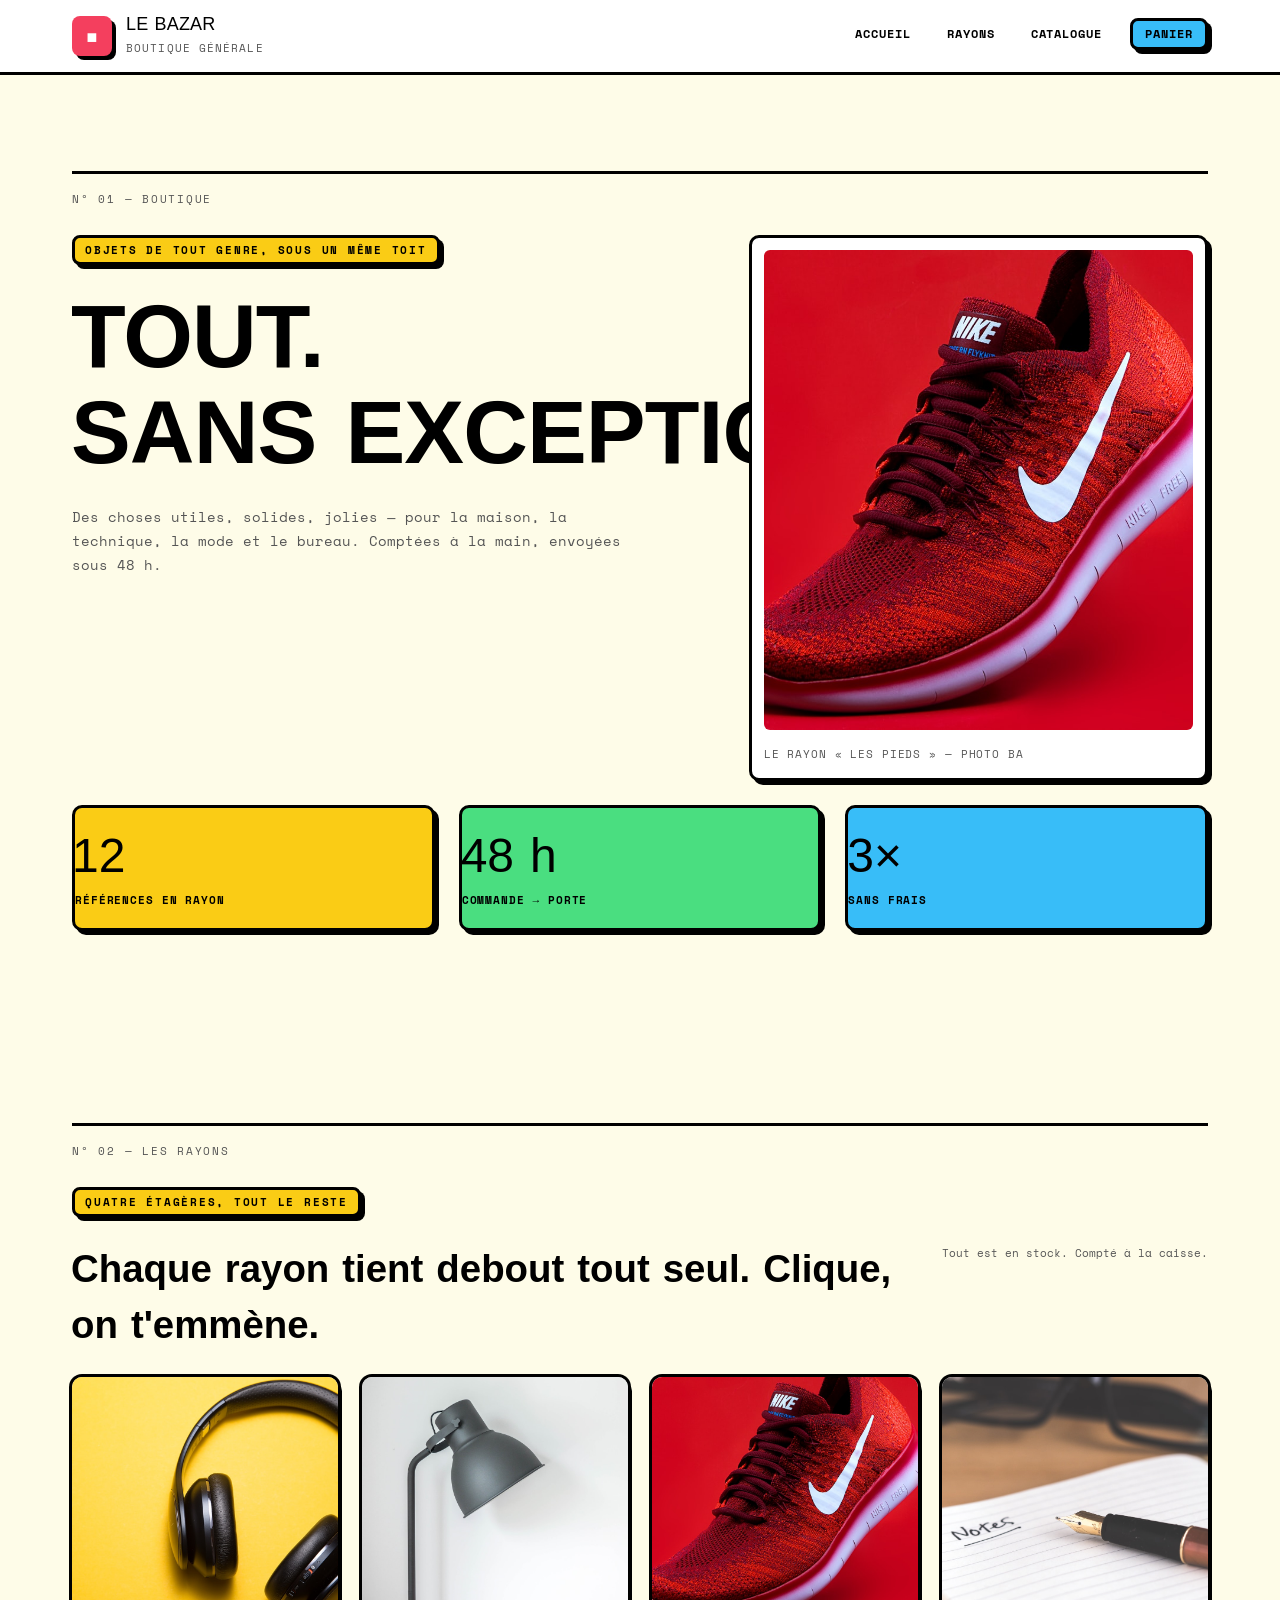
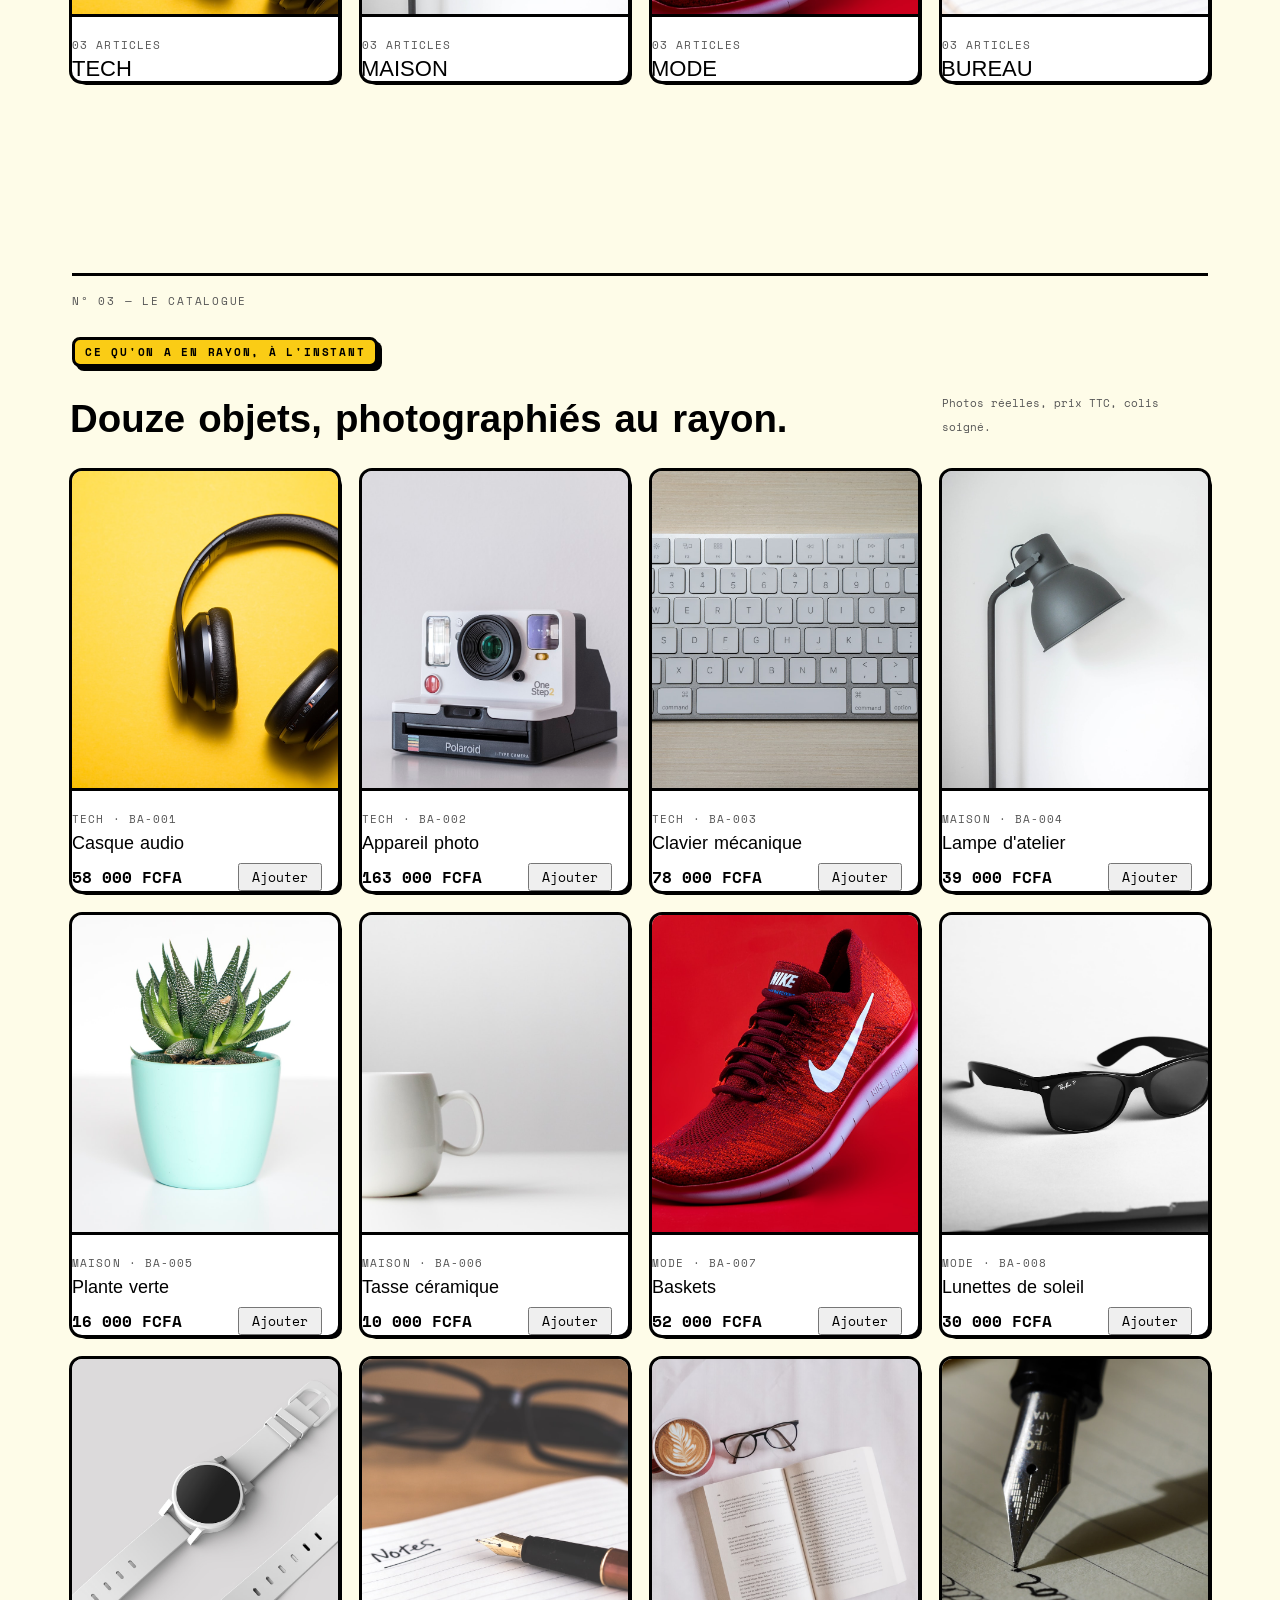
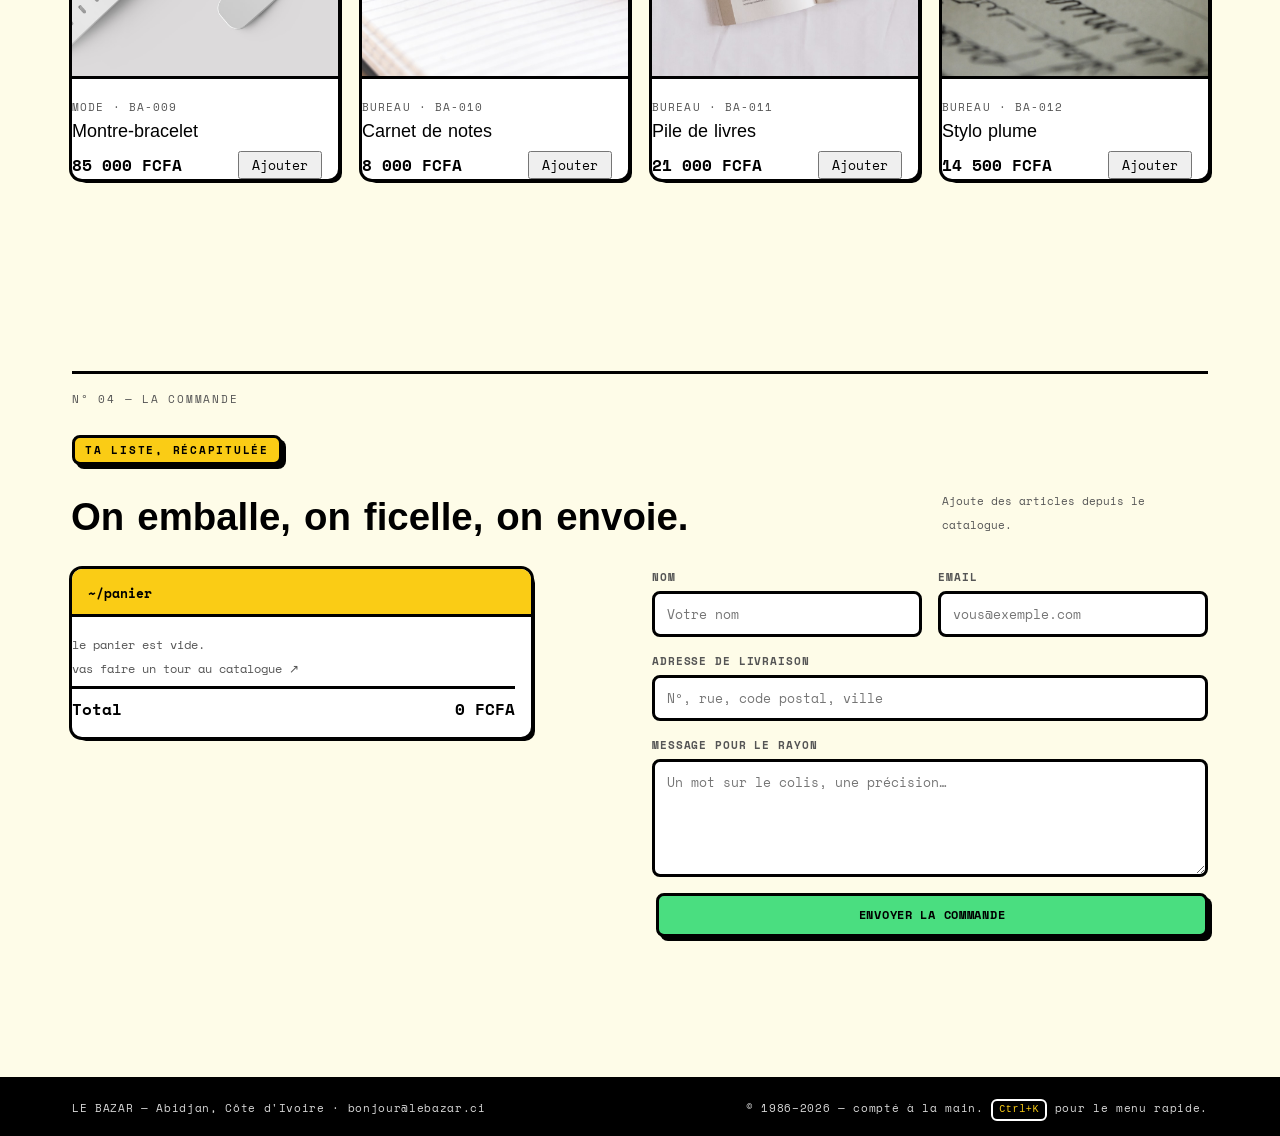
==== commit a90d90ce: "Les 3 sites passent en FCFA et s'ancrent à Abidjan : prix en francs CFA, adresses et contacts ivoiri" ====
--- a/boutique/index.html
+++ b/boutique/index.html
@@ -4,7 +4,7 @@
   <meta charset="utf-8" />
   <meta name="viewport" content="width=device-width, initial-scale=1" />
   <title>LE BAZAR — objets de tout genre</title>
-  <meta name="description" content="Le grand bazar : 12 objets bien choisis, de tout genre, en stock, envoyés sous 48 h." />
+  <meta name="description" content="Le grand bazar : 12 objets bien choisis, de tout genre, en stock à Abidjan, envoyés sous 48 h partout en Côte d'Ivoire." />
   <link rel="stylesheet" href="styles.css" />
 </head>
 <body>
@@ -122,111 +122,111 @@
           </div>
           <div class="band catband">
 
-            <div class="item card" data-ref="BA-001" style="grid-column:1 / 4;">
+            <div class="item card" data-ref="BA-001" data-price="58000" style="grid-column:1 / 4;">
               <div class="card-media"><img src="assets/img/prod-01.jpg" alt="Casque audio" loading="lazy" /></div>
               <div class="card-body">
                 <p class="tag mono">Tech · BA-001</p>
                 <p class="pname">Casque audio</p>
-                <div class="prow"><p class="price mono">89 €</p><button class="add mono" data-ref="BA-001" type="button">Ajouter</button></div>
-              </div>
-            </div>
-
-            <div class="item card" data-ref="BA-002" style="grid-column:4 / 7;">
+                <div class="prow"><p class="price mono">58 000 FCFA</p><button class="add mono" data-ref="BA-001" type="button">Ajouter</button></div>
+              </div>
+            </div>
+
+            <div class="item card" data-ref="BA-002" data-price="163000" style="grid-column:4 / 7;">
               <div class="card-media"><img src="assets/img/prod-02.jpg" alt="Appareil photo" loading="lazy" /></div>
               <div class="card-body">
                 <p class="tag mono">Tech · BA-002</p>
                 <p class="pname">Appareil photo</p>
-                <div class="prow"><p class="price mono">249 €</p><button class="add mono" data-ref="BA-002" type="button">Ajouter</button></div>
-              </div>
-            </div>
-
-            <div class="item card" data-ref="BA-003" style="grid-column:7 / 10;">
+                <div class="prow"><p class="price mono">163 000 FCFA</p><button class="add mono" data-ref="BA-002" type="button">Ajouter</button></div>
+              </div>
+            </div>
+
+            <div class="item card" data-ref="BA-003" data-price="78000" style="grid-column:7 / 10;">
               <div class="card-media"><img src="assets/img/prod-03.jpg" alt="Clavier mécanique" loading="lazy" /></div>
               <div class="card-body">
                 <p class="tag mono">Tech · BA-003</p>
                 <p class="pname">Clavier mécanique</p>
-                <div class="prow"><p class="price mono">119 €</p><button class="add mono" data-ref="BA-003" type="button">Ajouter</button></div>
-              </div>
-            </div>
-
-            <div class="item card" data-ref="BA-004" style="grid-column:10 / 13;">
+                <div class="prow"><p class="price mono">78 000 FCFA</p><button class="add mono" data-ref="BA-003" type="button">Ajouter</button></div>
+              </div>
+            </div>
+
+            <div class="item card" data-ref="BA-004" data-price="39000" style="grid-column:10 / 13;">
               <div class="card-media"><img src="assets/img/prod-04.jpg" alt="Lampe d'atelier" loading="lazy" /></div>
               <div class="card-body">
                 <p class="tag mono">Maison · BA-004</p>
                 <p class="pname">Lampe d'atelier</p>
-                <div class="prow"><p class="price mono">59 €</p><button class="add mono" data-ref="BA-004" type="button">Ajouter</button></div>
-              </div>
-            </div>
-
-            <div class="item card" data-ref="BA-005" style="grid-column:1 / 4;">
+                <div class="prow"><p class="price mono">39 000 FCFA</p><button class="add mono" data-ref="BA-004" type="button">Ajouter</button></div>
+              </div>
+            </div>
+
+            <div class="item card" data-ref="BA-005" data-price="16000" style="grid-column:1 / 4;">
               <div class="card-media"><img src="assets/img/prod-05.jpg" alt="Plante verte" loading="lazy" /></div>
               <div class="card-body">
                 <p class="tag mono">Maison · BA-005</p>
                 <p class="pname">Plante verte</p>
-                <div class="prow"><p class="price mono">24 €</p><button class="add mono" data-ref="BA-005" type="button">Ajouter</button></div>
-              </div>
-            </div>
-
-            <div class="item card" data-ref="BA-006" style="grid-column:4 / 7;">
+                <div class="prow"><p class="price mono">16 000 FCFA</p><button class="add mono" data-ref="BA-005" type="button">Ajouter</button></div>
+              </div>
+            </div>
+
+            <div class="item card" data-ref="BA-006" data-price="10000" style="grid-column:4 / 7;">
               <div class="card-media"><img src="assets/img/prod-06.jpg" alt="Tasse céramique" loading="lazy" /></div>
               <div class="card-body">
                 <p class="tag mono">Maison · BA-006</p>
                 <p class="pname">Tasse céramique</p>
-                <div class="prow"><p class="price mono">15 €</p><button class="add mono" data-ref="BA-006" type="button">Ajouter</button></div>
-              </div>
-            </div>
-
-            <div class="item card" data-ref="BA-007" style="grid-column:7 / 10;">
+                <div class="prow"><p class="price mono">10 000 FCFA</p><button class="add mono" data-ref="BA-006" type="button">Ajouter</button></div>
+              </div>
+            </div>
+
+            <div class="item card" data-ref="BA-007" data-price="52000" style="grid-column:7 / 10;">
               <div class="card-media"><img src="assets/img/prod-07.jpg" alt="Baskets" loading="lazy" /></div>
               <div class="card-body">
                 <p class="tag mono">Mode · BA-007</p>
                 <p class="pname">Baskets</p>
-                <div class="prow"><p class="price mono">79 €</p><button class="add mono" data-ref="BA-007" type="button">Ajouter</button></div>
-              </div>
-            </div>
-
-            <div class="item card" data-ref="BA-008" style="grid-column:10 / 13;">
+                <div class="prow"><p class="price mono">52 000 FCFA</p><button class="add mono" data-ref="BA-007" type="button">Ajouter</button></div>
+              </div>
+            </div>
+
+            <div class="item card" data-ref="BA-008" data-price="30000" style="grid-column:10 / 13;">
               <div class="card-media"><img src="assets/img/prod-08.jpg" alt="Lunettes de soleil" loading="lazy" /></div>
               <div class="card-body">
                 <p class="tag mono">Mode · BA-008</p>
                 <p class="pname">Lunettes de soleil</p>
-                <div class="prow"><p class="price mono">45 €</p><button class="add mono" data-ref="BA-008" type="button">Ajouter</button></div>
-              </div>
-            </div>
-
-            <div class="item card" data-ref="BA-009" style="grid-column:1 / 4;">
+                <div class="prow"><p class="price mono">30 000 FCFA</p><button class="add mono" data-ref="BA-008" type="button">Ajouter</button></div>
+              </div>
+            </div>
+
+            <div class="item card" data-ref="BA-009" data-price="85000" style="grid-column:1 / 4;">
               <div class="card-media"><img src="assets/img/prod-09.jpg" alt="Montre-bracelet" loading="lazy" /></div>
               <div class="card-body">
                 <p class="tag mono">Mode · BA-009</p>
                 <p class="pname">Montre-bracelet</p>
-                <div class="prow"><p class="price mono">129 €</p><button class="add mono" data-ref="BA-009" type="button">Ajouter</button></div>
-              </div>
-            </div>
-
-            <div class="item card" data-ref="BA-010" style="grid-column:4 / 7;">
+                <div class="prow"><p class="price mono">85 000 FCFA</p><button class="add mono" data-ref="BA-009" type="button">Ajouter</button></div>
+              </div>
+            </div>
+
+            <div class="item card" data-ref="BA-010" data-price="8000" style="grid-column:4 / 7;">
               <div class="card-media"><img src="assets/img/prod-10.jpg" alt="Carnet de notes" loading="lazy" /></div>
               <div class="card-body">
                 <p class="tag mono">Bureau · BA-010</p>
                 <p class="pname">Carnet de notes</p>
-                <div class="prow"><p class="price mono">12 €</p><button class="add mono" data-ref="BA-010" type="button">Ajouter</button></div>
-              </div>
-            </div>
-
-            <div class="item card" data-ref="BA-011" style="grid-column:7 / 10;">
+                <div class="prow"><p class="price mono">8 000 FCFA</p><button class="add mono" data-ref="BA-010" type="button">Ajouter</button></div>
+              </div>
+            </div>
+
+            <div class="item card" data-ref="BA-011" data-price="21000" style="grid-column:7 / 10;">
               <div class="card-media"><img src="assets/img/prod-11.jpg" alt="Pile de livres" loading="lazy" /></div>
               <div class="card-body">
                 <p class="tag mono">Bureau · BA-011</p>
                 <p class="pname">Pile de livres</p>
-                <div class="prow"><p class="price mono">32 €</p><button class="add mono" data-ref="BA-011" type="button">Ajouter</button></div>
-              </div>
-            </div>
-
-            <div class="item card" data-ref="BA-012" style="grid-column:10 / 13;">
+                <div class="prow"><p class="price mono">21 000 FCFA</p><button class="add mono" data-ref="BA-011" type="button">Ajouter</button></div>
+              </div>
+            </div>
+
+            <div class="item card" data-ref="BA-012" data-price="14500" style="grid-column:10 / 13;">
               <div class="card-media"><img src="assets/img/prod-12.jpg" alt="Stylo plume" loading="lazy" /></div>
               <div class="card-body">
                 <p class="tag mono">Bureau · BA-012</p>
                 <p class="pname">Stylo plume</p>
-                <div class="prow"><p class="price mono">22 €</p><button class="add mono" data-ref="BA-012" type="button">Ajouter</button></div>
+                <div class="prow"><p class="price mono">14 500 FCFA</p><button class="add mono" data-ref="BA-012" type="button">Ajouter</button></div>
               </div>
             </div>
 
@@ -255,7 +255,7 @@
                 <ul class="cart-items mono" id="cartItems">
                   <li class="cart-empty">le panier est vide.<br />fais un tour au catalogue ↗</li>
                 </ul>
-                <div class="cart-total mono"><span>Total</span><span id="cartTotal">0 €</span></div>
+                <div class="cart-total mono"><span>Total</span><span id="cartTotal">0 FCFA</span></div>
               </div>
             </div>
             <form class="order-form" id="orderForm" style="grid-column:7 / 13;">
@@ -286,7 +286,7 @@
 
   <footer class="footer">
     <div class="footer-inner">
-      <p class="mono">LE BAZAR — bonjour@lebazar.com</p>
+      <p class="mono">LE BAZAR — Abidjan, Côte d'Ivoire · bonjour@lebazar.ci</p>
       <p class="mono">© 1986–2026 — compté à la main. <kbd class="fake">Ctrl+K</kbd> pour le menu rapide.</p>
     </div>
   </footer>
